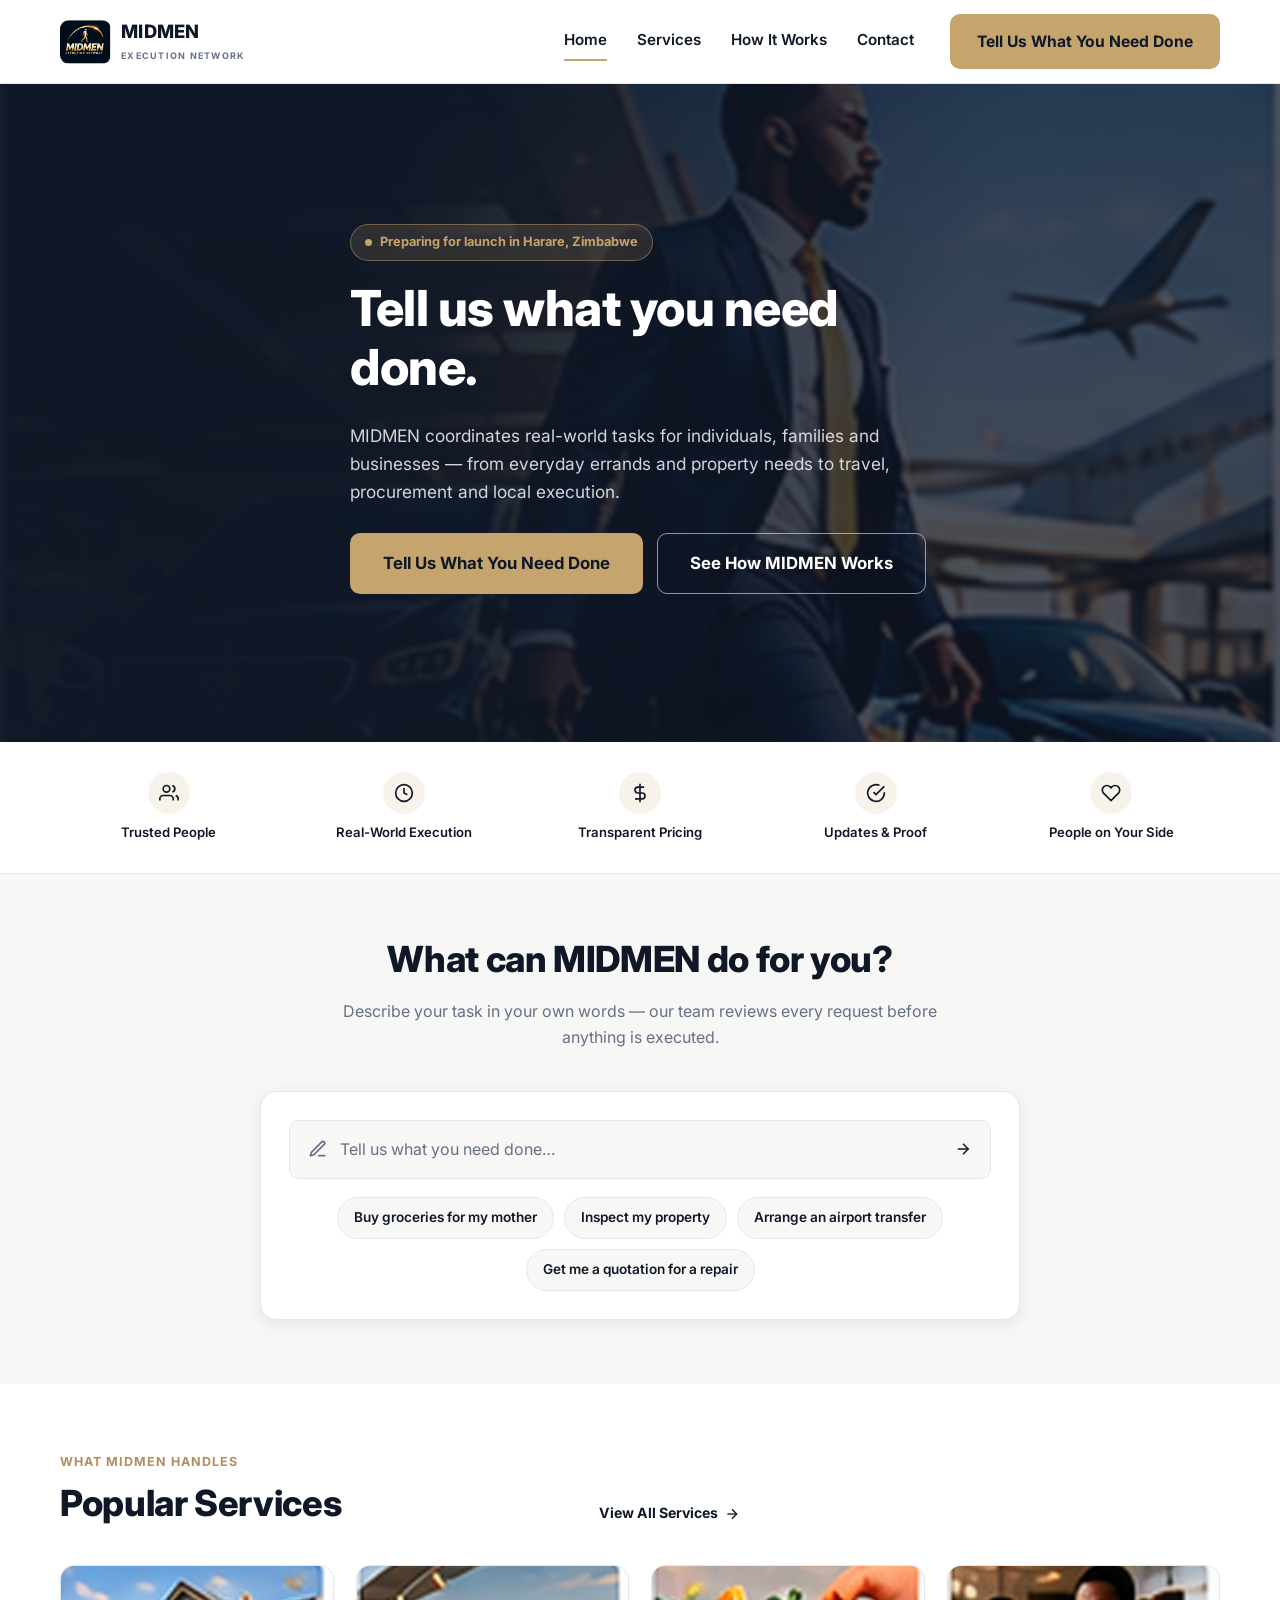
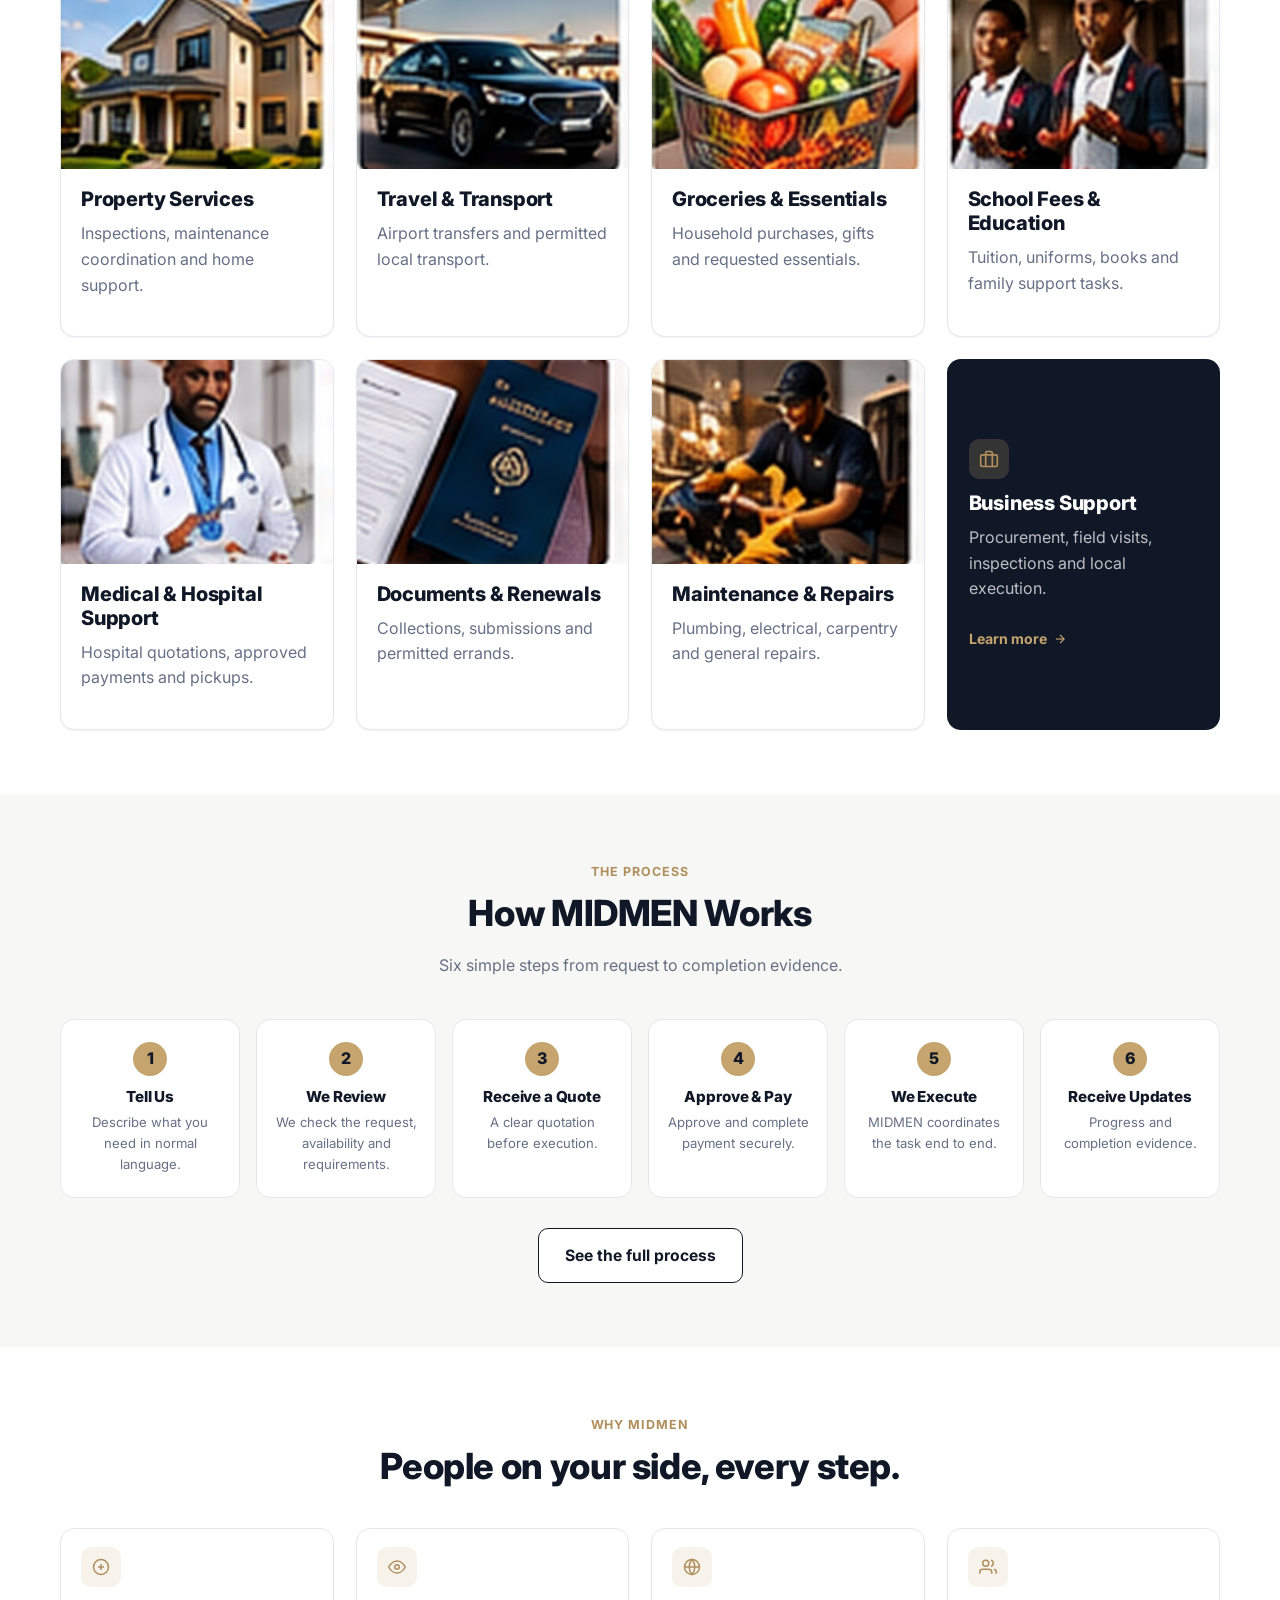
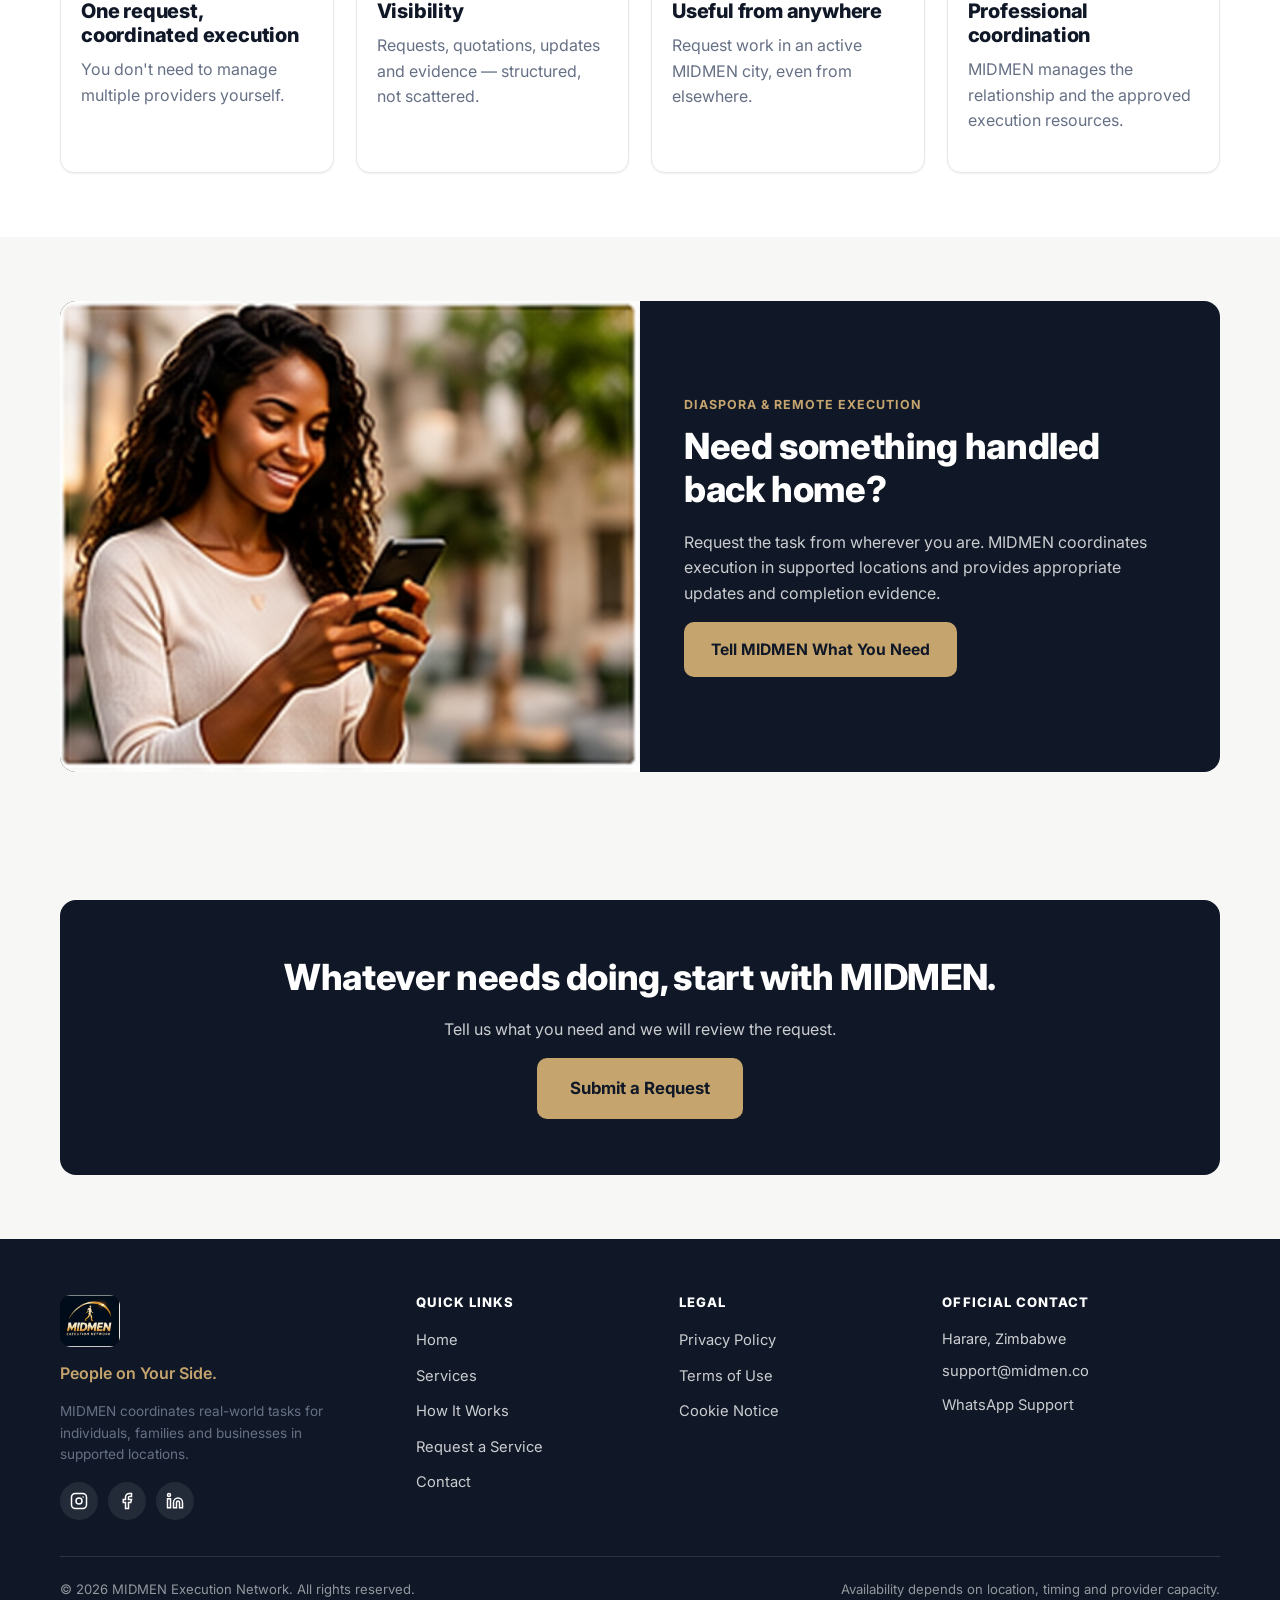
==== index.html @ 411c03aa "Initial MIDMEN pre-launch website Responsive static site matching the WordPress pre-launch brief: Ho" ====
<!DOCTYPE html>
<html lang="en">
<head>
<meta charset="UTF-8">
<meta name="viewport" content="width=device-width, initial-scale=1.0">
<title>MIDMEN Execution Network | Tell Us What You Need Done</title>
<meta name="description" content="MIDMEN coordinates real-world tasks for individuals, families and businesses — from everyday errands and property needs to travel, procurement and local execution.">
<meta property="og:title" content="MIDMEN Execution Network | Tell Us What You Need Done">
<meta property="og:description" content="MIDMEN coordinates real-world tasks for individuals, families and businesses. Tell us what you need done.">
<meta property="og:image" content="https://midmen.co/assets/images/hero-home.png">
<meta property="og:type" content="website">
<link rel="icon" href="assets/images/logo-mark.png">
<link rel="preconnect" href="https://fonts.googleapis.com">
<link rel="preconnect" href="https://fonts.gstatic.com" crossorigin>
<link href="https://fonts.googleapis.com/css2?family=Inter:wght@400;500;600;700;800&display=swap" rel="stylesheet">
<link rel="stylesheet" href="css/style.css">
</head>
<body>

<header class="site-header">
  <nav class="nav">
    <a href="index.html" class="brand">
      <img src="assets/images/logo-mark.png" alt="MIDMEN Execution Network" class="brand-logo-img">
      <span>
        <span class="brand-word">MIDMEN</span>
        <span class="brand-sub">EXECUTION NETWORK</span>
      </span>
    </a>
    <button class="nav-toggle" aria-label="Toggle menu" aria-expanded="false"><span></span></button>
    <div class="nav-links">
      <a href="index.html" class="active">Home</a>
      <a href="services.html">Services</a>
      <a href="how-it-works.html">How It Works</a>
      <a href="contact.html">Contact</a>
      <a href="request.html" class="btn btn-primary nav-cta">Tell Us What You Need Done</a>
    </div>
  </nav>
</header>

<main>

  <!-- SECTION 1 — HERO -->
  <section class="hero">
    <div class="hero-media">
      <img src="assets/images/hero-home.png" alt="MIDMEN field executive heading to a vehicle at the airport" loading="eager">
    </div>
    <div class="container hero-inner">
      <span class="badge"><span class="dot"></span>Preparing for launch in Harare, Zimbabwe</span>
      <h1>Tell us what you need done.</h1>
      <p class="lead">MIDMEN coordinates real-world tasks for individuals, families and businesses — from everyday errands and property needs to travel, procurement and local execution.</p>
      <div class="hero-ctas">
        <a href="request.html" class="btn btn-primary btn-lg">Tell Us What You Need Done</a>
        <a href="how-it-works.html" class="btn btn-ghost-light btn-lg">See How MIDMEN Works</a>
      </div>
    </div>
  </section>

  <!-- Trust strip -->
  <div class="trust-strip">
    <div class="container trust-grid">
      <div class="trust-item">
        <span class="trust-icon"><svg width="20" height="20" viewBox="0 0 24 24" fill="none" stroke="currentColor" stroke-width="2"><path d="M17 21v-2a4 4 0 0 0-4-4H5a4 4 0 0 0-4 4v2"/><circle cx="9" cy="7" r="4"/><path d="M23 21v-2a4 4 0 0 0-3-3.87"/><path d="M16 3.13a4 4 0 0 1 0 7.75"/></svg></span>
        <span>Trusted People</span>
      </div>
      <div class="trust-item">
        <span class="trust-icon"><svg width="20" height="20" viewBox="0 0 24 24" fill="none" stroke="currentColor" stroke-width="2"><circle cx="12" cy="12" r="10"/><path d="M12 6v6l4 2"/></svg></span>
        <span>Real-World Execution</span>
      </div>
      <div class="trust-item">
        <span class="trust-icon"><svg width="20" height="20" viewBox="0 0 24 24" fill="none" stroke="currentColor" stroke-width="2"><path d="M12 1v22"/><path d="M17 5H9.5a3.5 3.5 0 0 0 0 7h5a3.5 3.5 0 0 1 0 7H6"/></svg></span>
        <span>Transparent Pricing</span>
      </div>
      <div class="trust-item">
        <span class="trust-icon"><svg width="20" height="20" viewBox="0 0 24 24" fill="none" stroke="currentColor" stroke-width="2"><path d="M22 11.08V12a10 10 0 1 1-5.93-9.14"/><polyline points="22 4 12 14.01 9 11.01"/></svg></span>
        <span>Updates &amp; Proof</span>
      </div>
      <div class="trust-item">
        <span class="trust-icon"><svg width="20" height="20" viewBox="0 0 24 24" fill="none" stroke="currentColor" stroke-width="2"><path d="M20.84 4.61a5.5 5.5 0 0 0-7.78 0L12 5.67l-1.06-1.06a5.5 5.5 0 0 0-7.78 7.78l1.06 1.06L12 21.23l7.78-7.78 1.06-1.06a5.5 5.5 0 0 0 0-7.78z"/></svg></span>
        <span>People on Your Side</span>
      </div>
    </div>
  </div>

  <!-- SECTION 2 — NATURAL-LANGUAGE REQUEST PROMPT -->
  <section>
    <div class="container">
      <div class="section-head center" style="max-width:600px;">
        <h2>What can MIDMEN do for you?</h2>
        <p>Describe your task in your own words — our team reviews every request before anything is executed.</p>
      </div>
      <div class="prompt-card" data-prompt-open role="button" tabindex="0" aria-label="Go to Request a Service">
        <div class="prompt-field">
          <svg width="20" height="20" viewBox="0 0 24 24" fill="none" stroke="#667085" stroke-width="2"><path d="M12 20h9"/><path d="M16.5 3.5a2.1 2.1 0 0 1 3 3L7 19l-4 1 1-4Z"/></svg>
          <span>Tell us what you need done…</span>
          <svg width="18" height="18" viewBox="0 0 24 24" fill="none" stroke="#101827" stroke-width="2"><path d="M5 12h14"/><path d="m12 5 7 7-7 7"/></svg>
        </div>
        <div class="chip-row">
          <span class="chip" data-prompt-chip="Buy groceries for my mother">Buy groceries for my mother</span>
          <span class="chip" data-prompt-chip="Inspect my property">Inspect my property</span>
          <span class="chip" data-prompt-chip="Arrange an airport transfer">Arrange an airport transfer</span>
          <span class="chip" data-prompt-chip="Get me a quotation for a repair">Get me a quotation for a repair</span>
        </div>
      </div>
    </div>
  </section>

  <!-- SECTION 3 — POPULAR SERVICES -->
  <section class="bg-white-section">
    <div class="container">
      <div style="display:flex; align-items:flex-end; justify-content:space-between; flex-wrap:wrap; gap:16px;" class="section-head">
        <div style="margin:0;">
          <span class="eyebrow">What MIDMEN Handles</span>
          <h2 style="margin:0;">Popular Services</h2>
        </div>
        <a href="services.html" class="card-link">View All Services
          <svg width="16" height="16" viewBox="0 0 24 24" fill="none" stroke="currentColor" stroke-width="2"><path d="M5 12h14"/><path d="m12 5 7 7-7 7"/></svg>
        </a>
      </div>
      <div class="grid grid-4">
        <a href="services.html#property" class="card">
          <div class="card-media"><img src="assets/images/property-service.png" alt="MIDMEN property services" loading="lazy"></div>
          <div class="card-body"><h3>Property Services</h3><p>Inspections, maintenance coordination and home support.</p></div>
        </a>
        <a href="services.html#transport" class="card">
          <div class="card-media"><img src="assets/images/travel-transport.png" alt="MIDMEN travel and transport" loading="lazy"></div>
          <div class="card-body"><h3>Travel &amp; Transport</h3><p>Airport transfers and permitted local transport.</p></div>
        </a>
        <a href="services.html#family" class="card">
          <div class="card-media"><img src="assets/images/groceries-essentials.png" alt="Groceries and essentials" loading="lazy"></div>
          <div class="card-body"><h3>Groceries &amp; Essentials</h3><p>Household purchases, gifts and requested essentials.</p></div>
        </a>
        <a href="services.html#family" class="card">
          <div class="card-media"><img src="assets/images/education.png" alt="School fees and education support" loading="lazy"></div>
          <div class="card-body"><h3>School Fees &amp; Education</h3><p>Tuition, uniforms, books and family support tasks.</p></div>
        </a>
        <a href="services.html#family" class="card">
          <div class="card-media"><img src="assets/images/medical-support.png" alt="Medical and hospital support" loading="lazy"></div>
          <div class="card-body"><h3>Medical &amp; Hospital Support</h3><p>Hospital quotations, approved payments and pickups.</p></div>
        </a>
        <a href="services.html#documents" class="card">
          <div class="card-media"><img src="assets/images/documents.png" alt="Documents and renewals" loading="lazy"></div>
          <div class="card-body"><h3>Documents &amp; Renewals</h3><p>Collections, submissions and permitted errands.</p></div>
        </a>
        <a href="services.html#property" class="card">
          <div class="card-media"><img src="assets/images/maintenance-repairs.png" alt="Maintenance and repairs" loading="lazy"></div>
          <div class="card-body"><h3>Maintenance &amp; Repairs</h3><p>Plumbing, electrical, carpentry and general repairs.</p></div>
        </a>
        <a href="services.html#business" class="card-dark" style="display:flex;">
          <div class="card-icon-badge"><svg width="20" height="20" viewBox="0 0 24 24" fill="none" stroke="currentColor" stroke-width="2"><rect x="2" y="7" width="20" height="14" rx="2"/><path d="M16 21V5a2 2 0 0 0-2-2h-4a2 2 0 0 0-2 2v16"/></svg></div>
          <h3>Business Support</h3>
          <p>Procurement, field visits, inspections and local execution.</p>
          <span class="card-link" style="color:#C5A46D;">Learn more
            <svg width="14" height="14" viewBox="0 0 24 24" fill="none" stroke="currentColor" stroke-width="2"><path d="M5 12h14"/><path d="m12 5 7 7-7 7"/></svg>
          </span>
        </a>
      </div>
    </div>
  </section>

  <!-- SECTION 4 — HOW MIDMEN WORKS -->
  <section>
    <div class="container">
      <div class="section-head center" style="max-width:640px;">
        <span class="eyebrow">The Process</span>
        <h2>How MIDMEN Works</h2>
        <p>Six simple steps from request to completion evidence.</p>
      </div>
      <div class="steps-row">
        <div class="step"><div class="step-num">1</div><h4>Tell Us</h4><p>Describe what you need in normal language.</p></div>
        <div class="step"><div class="step-num">2</div><h4>We Review</h4><p>We check the request, availability and requirements.</p></div>
        <div class="step"><div class="step-num">3</div><h4>Receive a Quote</h4><p>A clear quotation before execution.</p></div>
        <div class="step"><div class="step-num">4</div><h4>Approve &amp; Pay</h4><p>Approve and complete payment securely.</p></div>
        <div class="step"><div class="step-num">5</div><h4>We Execute</h4><p>MIDMEN coordinates the task end to end.</p></div>
        <div class="step"><div class="step-num">6</div><h4>Receive Updates</h4><p>Progress and completion evidence.</p></div>
      </div>
      <div class="text-center" style="margin-top:30px;">
        <a href="how-it-works.html" class="btn btn-secondary">See the full process</a>
      </div>
    </div>
  </section>

  <!-- SECTION 5 — WHY MIDMEN -->
  <section class="bg-white-section">
    <div class="container">
      <div class="section-head center" style="max-width:640px;">
        <span class="eyebrow">Why MIDMEN</span>
        <h2>People on your side, every step.</h2>
      </div>
      <div class="grid grid-4">
        <div class="card"><div class="card-body">
          <div class="card-icon-badge"><svg width="18" height="18" viewBox="0 0 24 24" fill="none" stroke="currentColor" stroke-width="2"><circle cx="12" cy="12" r="10"/><path d="M8 12h8M12 8v8"/></svg></div>
          <h3>One request, coordinated execution</h3><p>You don't need to manage multiple providers yourself.</p>
        </div></div>
        <div class="card"><div class="card-body">
          <div class="card-icon-badge"><svg width="18" height="18" viewBox="0 0 24 24" fill="none" stroke="currentColor" stroke-width="2"><path d="M1 12s4-8 11-8 11 8 11 8-4 8-11 8-11-8-11-8Z"/><circle cx="12" cy="12" r="3"/></svg></div>
          <h3>Visibility</h3><p>Requests, quotations, updates and evidence — structured, not scattered.</p>
        </div></div>
        <div class="card"><div class="card-body">
          <div class="card-icon-badge"><svg width="18" height="18" viewBox="0 0 24 24" fill="none" stroke="currentColor" stroke-width="2"><circle cx="12" cy="12" r="10"/><path d="M2 12h20M12 2a15 15 0 0 1 0 20 15 15 0 0 1 0-20Z"/></svg></div>
          <h3>Useful from anywhere</h3><p>Request work in an active MIDMEN city, even from elsewhere.</p>
        </div></div>
        <div class="card"><div class="card-body">
          <div class="card-icon-badge"><svg width="18" height="18" viewBox="0 0 24 24" fill="none" stroke="currentColor" stroke-width="2"><path d="M17 21v-2a4 4 0 0 0-4-4H5a4 4 0 0 0-4 4v2"/><circle cx="9" cy="7" r="4"/><path d="M23 21v-2a4 4 0 0 0-3-3.87"/><path d="M16 3.13a4 4 0 0 1 0 7.75"/></svg></div>
          <h3>Professional coordination</h3><p>MIDMEN manages the relationship and the approved execution resources.</p>
        </div></div>
      </div>
    </div>
  </section>

  <!-- SECTION 6 — DIASPORA / REMOTE EXECUTION -->
  <section>
    <div class="container">
      <div class="banner">
        <div class="banner-media"><img src="assets/images/diaspora-banner.png" alt="Customer requesting support for family back home" loading="lazy"></div>
        <div class="banner-content">
          <span class="eyebrow" style="color:#C5A46D;">Diaspora &amp; Remote Execution</span>
          <h2>Need something handled back home?</h2>
          <p>Request the task from wherever you are. MIDMEN coordinates execution in supported locations and provides appropriate updates and completion evidence.</p>
          <div><a href="request.html" class="btn btn-primary">Tell MIDMEN What You Need</a></div>
        </div>
      </div>
    </div>
  </section>

  <!-- SECTION 7 — FINAL CTA -->
  <section>
    <div class="container">
      <div class="cta-band">
        <h2>Whatever needs doing, start with MIDMEN.</h2>
        <p>Tell us what you need and we will review the request.</p>
        <a href="request.html" class="btn btn-primary btn-lg">Submit a Request</a>
      </div>
    </div>
  </section>

</main>

<footer class="site-footer" id="site-footer-include"></footer>
<script src="js/main.js"></script>
<script src="js/footer.js"></script>
</body>
</html>
---- css/style.css ----
/* =========================================================
   MIDMEN EXECUTION NETWORK — Website Design System
   Tokens per MIDMEN_WordPress_PreLaunch_Website_Implementation_Brief
   ========================================================= */

:root {
  --navy: #101827;
  --navy-soft: #1b2638;
  --gold: #C5A46D;
  --gold-dark: #B08F5C;
  --bg: #F7F7F5;
  --white: #FFFFFF;
  --text: #101827;
  --text-secondary: #667085;
  --border: #E4E7EC;
  --success: #16875B;
  --warning: #B7791F;
  --error: #C63C3C;

  --radius-sm: 10px;
  --radius: 14px;
  --radius-lg: 16px;
  --shadow-sm: 0 1px 2px rgba(16, 24, 39, 0.06);
  --shadow: 0 4px 16px rgba(16, 24, 39, 0.08);
  --shadow-lg: 0 12px 32px rgba(16, 24, 39, 0.14);
  --content-width: 1200px;
}

* { box-sizing: border-box; }
html { scroll-behavior: smooth; }

body {
  margin: 0;
  font-family: 'Inter', -apple-system, BlinkMacSystemFont, 'Segoe UI', Roboto, sans-serif;
  background: var(--bg);
  color: var(--text);
  line-height: 1.6;
  -webkit-font-smoothing: antialiased;
}

img { max-width: 100%; display: block; }
a { color: inherit; text-decoration: none; }
ul { list-style: none; margin: 0; padding: 0; }
button { font-family: inherit; cursor: pointer; }

h1, h2, h3, h4 {
  margin: 0 0 0.5em;
  font-weight: 800;
  line-height: 1.2;
  letter-spacing: -0.01em;
  color: var(--navy);
}
h1 { font-size: clamp(2rem, 4.5vw, 3.1rem); }
h2 { font-size: clamp(1.6rem, 3vw, 2.25rem); }
h3 { font-size: 1.25rem; }
p { margin: 0 0 1em; color: var(--text-secondary); }

.container {
  max-width: var(--content-width);
  margin: 0 auto;
  padding: 0 20px;
}

section { padding: 64px 0; }
.section-tight { padding: 40px 0; }

.eyebrow {
  display: inline-block;
  font-size: 0.78rem;
  font-weight: 700;
  letter-spacing: 0.08em;
  text-transform: uppercase;
  color: var(--gold-dark);
  margin-bottom: 10px;
}

.section-head { max-width: 680px; margin: 0 0 40px; }
.section-head.center { margin-left: auto; margin-right: auto; text-align: center; }

/* ---------- Buttons ---------- */
.btn {
  display: inline-flex;
  align-items: center;
  justify-content: center;
  gap: 8px;
  padding: 14px 26px;
  border-radius: var(--radius-sm);
  font-weight: 700;
  font-size: 0.98rem;
  border: 1px solid transparent;
  transition: transform 0.15s ease, box-shadow 0.15s ease, background 0.15s ease;
  white-space: nowrap;
}
.btn:active { transform: translateY(1px); }
.btn-primary { background: var(--gold); color: var(--navy); }
.btn-primary:hover { background: var(--gold-dark); box-shadow: var(--shadow); }
.btn-secondary { background: var(--white); color: var(--navy); border-color: var(--navy); }
.btn-secondary:hover { background: var(--navy); color: var(--white); }
.btn-ghost-light { background: transparent; color: var(--white); border-color: rgba(255,255,255,0.55); }
.btn-ghost-light:hover { background: rgba(255,255,255,0.12); }
.btn-block { width: 100%; }
.btn-lg { padding: 16px 32px; font-size: 1.05rem; }

/* ---------- Header ---------- */
.site-header {
  position: sticky;
  top: 0;
  z-index: 100;
  background: var(--white);
  border-bottom: 1px solid var(--border);
}
.nav {
  display: flex;
  align-items: center;
  justify-content: space-between;
  padding: 14px 20px;
  max-width: var(--content-width);
  margin: 0 auto;
}
.brand { display: flex; align-items: center; gap: 10px; }
.brand-mark { width: 38px; height: 38px; flex-shrink: 0; }
.brand-logo-img { height: 44px; width: auto; border-radius: 9px; display: block; }
.footer-brand .brand-logo-img { height: 52px; border-radius: 11px; }
.brand-word {
  font-weight: 800;
  font-size: 1.15rem;
  letter-spacing: 0.01em;
  color: var(--navy);
  line-height: 1;
}
.brand-sub {
  display: block;
  font-size: 0.56rem;
  font-weight: 700;
  letter-spacing: 0.14em;
  color: var(--text-secondary);
  margin-top: 3px;
}
.nav-links {
  display: flex;
  align-items: center;
  gap: 30px;
}
.nav-links a:not(.btn) {
  font-weight: 600;
  font-size: 0.95rem;
  color: var(--navy);
  padding: 6px 0;
  border-bottom: 2px solid transparent;
}
.nav-links a:not(.btn):hover,
.nav-links a.active:not(.btn) { border-bottom-color: var(--gold); }
.nav-cta { margin-left: 6px; }
.nav-toggle {
  display: none;
  background: none;
  border: none;
  width: 42px;
  height: 42px;
  align-items: center;
  justify-content: center;
}
.nav-toggle span, .nav-toggle::before, .nav-toggle::after {
  content: "";
  display: block;
  width: 22px;
  height: 2px;
  background: var(--navy);
  position: relative;
  transition: 0.2s;
}
.nav-toggle::before { position: absolute; transform: translateY(-7px); }
.nav-toggle::after { position: absolute; transform: translateY(7px); }
.nav-toggle.is-open span { background: transparent; }
.nav-toggle.is-open::before { transform: rotate(45deg); }
.nav-toggle.is-open::after { transform: rotate(-45deg); }

/* ---------- Hero ---------- */
.hero {
  position: relative;
  background: var(--navy);
  color: var(--white);
  overflow: hidden;
}
.hero-media {
  position: absolute;
  inset: 0;
  z-index: 0;
}
.hero-media img { width: 100%; height: 100%; object-fit: cover; opacity: 0.55; }
.hero-media::after {
  content: "";
  position: absolute;
  inset: 0;
  background: linear-gradient(100deg, rgba(16,24,39,0.96) 28%, rgba(16,24,39,0.55) 72%);
}
.hero-inner {
  position: relative;
  z-index: 1;
  padding-top: 76px;
  padding-bottom: 84px;
  max-width: 620px;
}
.hero.hero-compact .hero-inner { padding-top: 56px; padding-bottom: 60px; max-width: 700px; }
.hero h1 { color: var(--white); }
.hero p.lead { color: rgba(255,255,255,0.82); font-size: 1.08rem; max-width: 540px; }
.badge {
  display: inline-flex;
  align-items: center;
  gap: 8px;
  background: rgba(197,164,109,0.16);
  border: 1px solid rgba(197,164,109,0.45);
  color: var(--gold);
  font-size: 0.8rem;
  font-weight: 700;
  padding: 7px 14px;
  border-radius: 999px;
  margin-bottom: 18px;
}
.badge .dot { width: 7px; height: 7px; border-radius: 50%; background: var(--gold); }
.hero-ctas { display: flex; gap: 14px; flex-wrap: wrap; margin-top: 28px; }

/* ---------- Trust strip ---------- */
.trust-strip {
  background: var(--white);
  border-bottom: 1px solid var(--border);
  padding: 30px 0;
}
.trust-grid {
  display: grid;
  grid-template-columns: repeat(5, 1fr);
  gap: 18px;
  text-align: center;
}
.trust-item { display: flex; flex-direction: column; align-items: center; gap: 8px; }
.trust-icon {
  width: 42px; height: 42px;
  border-radius: 50%;
  background: rgba(197,164,109,0.14);
  display: flex; align-items: center; justify-content: center;
  color: var(--gold-dark);
}
.trust-item span { font-size: 0.82rem; font-weight: 600; color: var(--navy); }

/* ---------- Prompt box ---------- */
.prompt-card {
  background: var(--white);
  border: 1px solid var(--border);
  border-radius: var(--radius-lg);
  box-shadow: var(--shadow);
  padding: 28px;
  max-width: 760px;
  margin: 0 auto;
}
.prompt-field {
  display: flex;
  align-items: center;
  gap: 12px;
  border: 1px solid var(--border);
  border-radius: var(--radius-sm);
  padding: 16px 18px;
  background: var(--bg);
}
.prompt-field span { color: var(--text-secondary); flex: 1; text-align: left; font-size: 1rem; }
.chip-row { display: flex; flex-wrap: wrap; gap: 10px; margin-top: 18px; justify-content: center; }
.chip {
  background: var(--bg);
  border: 1px solid var(--border);
  border-radius: 999px;
  padding: 9px 16px;
  font-size: 0.85rem;
  font-weight: 600;
  color: var(--navy);
}
.chip:hover { border-color: var(--gold); background: rgba(197,164,109,0.1); }

/* ---------- Grids & Cards ---------- */
.grid { display: grid; gap: 22px; }
.grid-2 { grid-template-columns: repeat(2, 1fr); }
.contact-grid { grid-template-columns: 1.3fr 1fr; gap: 32px; }
.grid-3 { grid-template-columns: repeat(3, 1fr); }
.grid-4 { grid-template-columns: repeat(4, 1fr); }

.card {
  background: var(--white);
  border: 1px solid var(--border);
  border-radius: var(--radius);
  overflow: hidden;
  box-shadow: var(--shadow-sm);
  transition: transform 0.15s ease, box-shadow 0.15s ease;
}
.card:hover { transform: translateY(-3px); box-shadow: var(--shadow); }
.card-media { aspect-ratio: 4/3; overflow: hidden; background: var(--border); }
.card-media img { width: 100%; height: 100%; object-fit: cover; }
.card-body { padding: 18px 20px 22px; }
.card-icon-badge {
  width: 40px; height: 40px;
  border-radius: 10px;
  background: rgba(197,164,109,0.14);
  color: var(--gold-dark);
  display: flex; align-items: center; justify-content: center;
  margin-bottom: 12px;
}
.card-link {
  display: inline-flex;
  align-items: center;
  gap: 6px;
  font-weight: 700;
  font-size: 0.88rem;
  color: var(--navy);
  margin-top: 10px;
}
.card-link:hover { color: var(--gold-dark); }

.card-dark {
  background: var(--navy);
  color: var(--white);
  border-radius: var(--radius);
  padding: 26px 22px;
  display: flex;
  flex-direction: column;
  justify-content: center;
  min-height: 100%;
}
.card-dark h3 { color: var(--white); }
.card-dark p { color: rgba(255,255,255,0.72); }
.card-dark .card-icon-badge { background: rgba(197,164,109,0.2); }

/* ---------- Steps ---------- */
.steps-row {
  display: grid;
  grid-template-columns: repeat(6, 1fr);
  gap: 16px;
}
.step {
  text-align: center;
  background: var(--white);
  border: 1px solid var(--border);
  border-radius: var(--radius);
  padding: 22px 14px;
  position: relative;
}
.step-num {
  width: 34px; height: 34px;
  border-radius: 50%;
  background: var(--gold);
  color: var(--navy);
  font-weight: 800;
  display: flex; align-items: center; justify-content: center;
  margin: 0 auto 12px;
}
.step h4 { font-size: 0.95rem; margin-bottom: 6px; }
.step p { font-size: 0.82rem; margin: 0; }

.process-list { display: flex; flex-direction: column; gap: 0; }
.process-item {
  display: flex;
  gap: 20px;
  padding: 26px 0;
  border-bottom: 1px solid var(--border);
}
.process-item:last-child { border-bottom: none; }
.process-num {
  flex-shrink: 0;
  width: 46px; height: 46px;
  border-radius: 50%;
  background: rgba(197,164,109,0.14);
  color: var(--gold-dark);
  font-weight: 800;
  display: flex; align-items: center; justify-content: center;
}
.process-item h4 { margin-bottom: 4px; }
.process-item p { margin: 0; }

/* ---------- Banner (image + text split) ---------- */
.banner {
  position: relative;
  border-radius: var(--radius-lg);
  overflow: hidden;
  background: var(--navy);
  color: var(--white);
  display: grid;
  grid-template-columns: 1fr 1fr;
  align-items: stretch;
}
.banner-media { position: relative; min-height: 320px; }
.banner-media img { width: 100%; height: 100%; object-fit: cover; }
.banner-content { padding: 44px 44px; display: flex; flex-direction: column; justify-content: center; }
.banner-content h2 { color: var(--white); }
.banner-content p { color: rgba(255,255,255,0.78); }
.banner-reverse { grid-template-columns: 1fr 1fr; }
.banner-reverse .banner-media { order: 2; }
.banner-reverse .banner-content { order: 1; }

.cta-band {
  background: var(--navy);
  color: var(--white);
  border-radius: var(--radius-lg);
  padding: 56px 40px;
  text-align: center;
  position: relative;
  overflow: hidden;
}
.cta-band h2 { color: var(--white); }
.cta-band p { color: rgba(255,255,255,0.78); max-width: 520px; margin-left: auto; margin-right: auto; }

/* ---------- Footer ---------- */
.site-footer { background: var(--navy); color: rgba(255,255,255,0.8); padding: 56px 0 24px; }
.footer-grid {
  display: grid;
  grid-template-columns: 1.4fr 1fr 1fr 1.2fr;
  gap: 32px;
  padding-bottom: 36px;
  border-bottom: 1px solid rgba(255,255,255,0.12);
}
.footer-brand { display: flex; align-items: center; gap: 10px; margin-bottom: 14px; }
.footer-brand .brand-word { color: var(--white); }
.footer-brand .brand-sub { color: rgba(255,255,255,0.55); }
.footer-tagline { font-weight: 600; color: var(--gold); margin-bottom: 14px; }
.footer-col h4 {
  color: var(--white);
  font-size: 0.82rem;
  text-transform: uppercase;
  letter-spacing: 0.08em;
  margin-bottom: 16px;
}
.footer-col ul { display: flex; flex-direction: column; gap: 10px; }
.footer-col a { font-size: 0.92rem; color: rgba(255,255,255,0.78); }
.footer-col a:hover { color: var(--gold); }
.footer-contact li { display: flex; gap: 8px; align-items: flex-start; font-size: 0.9rem; }
.social-row { display: flex; gap: 10px; margin-top: 16px; }
.social-icon {
  width: 38px; height: 38px;
  border-radius: 50%;
  background: rgba(255,255,255,0.08);
  display: flex; align-items: center; justify-content: center;
  color: var(--white);
}
.social-icon:hover { background: var(--gold); color: var(--navy); }
.footer-bottom {
  display: flex;
  justify-content: space-between;
  align-items: center;
  flex-wrap: wrap;
  gap: 12px;
  padding-top: 22px;
  font-size: 0.82rem;
  color: rgba(255,255,255,0.55);
}
.footer-bottom a { color: rgba(255,255,255,0.55); }
.footer-bottom a:hover { color: var(--gold); }

/* ---------- Forms ---------- */
.form-card {
  background: var(--white);
  border: 1px solid var(--border);
  border-radius: var(--radius-lg);
  padding: 32px;
  box-shadow: var(--shadow-sm);
}
.form-step-title {
  font-size: 0.85rem;
  font-weight: 800;
  text-transform: uppercase;
  letter-spacing: 0.04em;
  color: var(--gold-dark);
  margin: 28px 0 16px;
}
.form-step-title:first-child { margin-top: 0; }
.field { margin-bottom: 18px; }
.field label {
  display: block;
  font-weight: 700;
  font-size: 0.9rem;
  color: var(--navy);
  margin-bottom: 7px;
}
.field .hint { font-size: 0.8rem; color: var(--text-secondary); margin-top: 6px; }
.required { color: var(--error); }
.field input[type="text"],
.field input[type="email"],
.field input[type="tel"],
.field input[type="date"],
.field input[type="time"],
.field input[type="datetime-local"],
.field input[type="file"],
.field select,
.field textarea {
  width: 100%;
  padding: 13px 14px;
  border: 1px solid var(--border);
  border-radius: var(--radius-sm);
  font-size: 0.96rem;
  font-family: inherit;
  background: var(--white);
  color: var(--text);
}
.field textarea { resize: vertical; min-height: 110px; }
.field input:focus, .field select:focus, .field textarea:focus {
  outline: none;
  border-color: var(--gold);
  box-shadow: 0 0 0 3px rgba(197,164,109,0.18);
}
.field.has-error input, .field.has-error select, .field.has-error textarea { border-color: var(--error); }
.field-error { color: var(--error); font-size: 0.8rem; margin-top: 6px; display: none; }
.field.has-error .field-error { display: block; }
.field-row { display: grid; grid-template-columns: 1fr 1fr; gap: 16px; }
.phone-field { display: flex; gap: 10px; }
.phone-field select { flex: 0 0 110px; }
.upload-zone {
  border: 1.5px dashed var(--border);
  border-radius: var(--radius-sm);
  padding: 26px;
  text-align: center;
  background: var(--bg);
  cursor: pointer;
}
.upload-zone:hover { border-color: var(--gold); }
.upload-zone p { margin: 8px 0 0; font-size: 0.86rem; }
.upload-list { margin-top: 10px; font-size: 0.85rem; color: var(--text-secondary); }
.checkbox-field { display: flex; gap: 10px; align-items: flex-start; }
.checkbox-field input { margin-top: 3px; width: 17px; height: 17px; flex-shrink: 0; }
.checkbox-field label { font-weight: 500; font-size: 0.88rem; color: var(--text-secondary); margin: 0; }
.checkbox-field a { color: var(--navy); font-weight: 700; text-decoration: underline; }
.form-note {
  background: rgba(197,164,109,0.1);
  border: 1px solid rgba(197,164,109,0.35);
  border-radius: var(--radius-sm);
  padding: 14px 16px;
  font-size: 0.85rem;
  color: var(--navy);
  margin-bottom: 22px;
}
.form-success {
  display: none;
  text-align: center;
  padding: 50px 24px;
}
.form-success.is-visible { display: block; }
.form-card.is-submitted .form-fields { display: none; }
.success-icon {
  width: 64px; height: 64px;
  border-radius: 50%;
  background: rgba(22,135,91,0.12);
  color: var(--success);
  display: flex; align-items: center; justify-content: center;
  margin: 0 auto 18px;
}
.ref-chip {
  display: inline-block;
  background: var(--bg);
  border: 1px solid var(--border);
  border-radius: var(--radius-sm);
  padding: 8px 16px;
  font-weight: 700;
  color: var(--navy);
  margin-top: 10px;
  letter-spacing: 0.04em;
}
.hp-field { position: absolute; left: -9999px; opacity: 0; }
.form-status {
  display: none;
  background: rgba(198,60,60,0.08);
  border: 1px solid rgba(198,60,60,0.35);
  color: var(--error);
  border-radius: var(--radius-sm);
  padding: 12px 14px;
  font-size: 0.86rem;
  margin-bottom: 18px;
}
.form-status.is-visible { display: block; }

/* ---------- Availability note ---------- */
.notice-box {
  background: var(--white);
  border: 1px solid var(--border);
  border-left: 3px solid var(--gold);
  border-radius: var(--radius-sm);
  padding: 16px 18px;
  font-size: 0.86rem;
  color: var(--text-secondary);
}

/* ---------- Contact routes table ---------- */
.route-list { display: flex; flex-direction: column; gap: 14px; }
.route-item {
  display: flex;
  justify-content: space-between;
  align-items: center;
  gap: 16px;
  background: var(--white);
  border: 1px solid var(--border);
  border-radius: var(--radius-sm);
  padding: 16px 18px;
}
.route-item h4 { margin: 0 0 3px; font-size: 0.96rem; }
.route-item p { margin: 0; font-size: 0.84rem; }

.contact-side-card {
  background: var(--white);
  border: 1px solid var(--border);
  border-radius: var(--radius-lg);
  padding: 24px;
}
.contact-side-card + .contact-side-card { margin-top: 18px; }
.contact-row { display: flex; gap: 14px; align-items: flex-start; padding: 14px 0; border-bottom: 1px solid var(--border); }
.contact-row:last-child { border-bottom: none; }
.contact-row .icon-badge {
  width: 40px; height: 40px;
  border-radius: 10px;
  background: rgba(197,164,109,0.14);
  color: var(--gold-dark);
  display: flex; align-items: center; justify-content: center;
  flex-shrink: 0;
}
.contact-row h4 { margin: 0 0 3px; font-size: 0.92rem; }
.contact-row p { margin: 0; font-size: 0.85rem; }
.contact-row a.value { color: var(--navy); font-weight: 700; }

/* ---------- Utility ---------- */
.text-center { text-align: center; }
.mt-0 { margin-top: 0; }
.kicker-dark { color: rgba(255,255,255,0.65); }
.divider { height: 1px; background: var(--border); margin: 48px 0; }
.bg-white-section { background: var(--white); }
.legal-content h2 { margin-top: 2em; }
.legal-content ul { list-style: disc; padding-left: 22px; }
.legal-content li { margin-bottom: 8px; color: var(--text-secondary); }

/* ---------- Responsive ---------- */
@media (max-width: 980px) {
  .grid-4 { grid-template-columns: repeat(2, 1fr); }
  .grid-3 { grid-template-columns: repeat(2, 1fr); }
  .steps-row { grid-template-columns: repeat(3, 1fr); }
  .trust-grid { grid-template-columns: repeat(3, 1fr); row-gap: 20px; }
  .footer-grid { grid-template-columns: 1fr 1fr; }
  .banner, .banner-reverse { grid-template-columns: 1fr; }
  .banner-media { min-height: 220px; order: 1 !important; }
  .banner-content { order: 2 !important; padding: 32px 28px; }
}

@media (max-width: 760px) {
  .nav-links {
    position: fixed;
    top: 66px; left: 0; right: 0; bottom: 0;
    background: var(--white);
    flex-direction: column;
    align-items: stretch;
    padding: 20px;
    gap: 4px;
    transform: translateX(100%);
    transition: transform 0.25s ease;
    overflow-y: auto;
  }
  .nav-links.is-open { transform: translateX(0); }
  .nav-links a:not(.btn) { padding: 14px 4px; border-bottom: 1px solid var(--border); }
  .nav-cta { margin-left: 0; margin-top: 10px; }
  .nav-cta.btn { width: 100%; }
  .nav-toggle { display: flex; }

  .hero-inner { padding-top: 48px; padding-bottom: 56px; max-width: 100%; }
  .hero-ctas .btn { width: 100%; }
  .hero-ctas { flex-direction: column; }

  .grid-2, .grid-3, .grid-4, .contact-grid { grid-template-columns: 1fr; }
  .steps-row { grid-template-columns: repeat(2, 1fr); }
  .trust-grid { grid-template-columns: repeat(2, 1fr); }
  .field-row { grid-template-columns: 1fr; }
  .footer-grid { grid-template-columns: 1fr; }
  .footer-bottom { flex-direction: column; align-items: flex-start; }
  .process-item { gap: 14px; }
  section { padding: 44px 0; }
  .form-card { padding: 22px; }
  .cta-band { padding: 40px 22px; }
  .route-item { flex-direction: column; align-items: flex-start; }
}
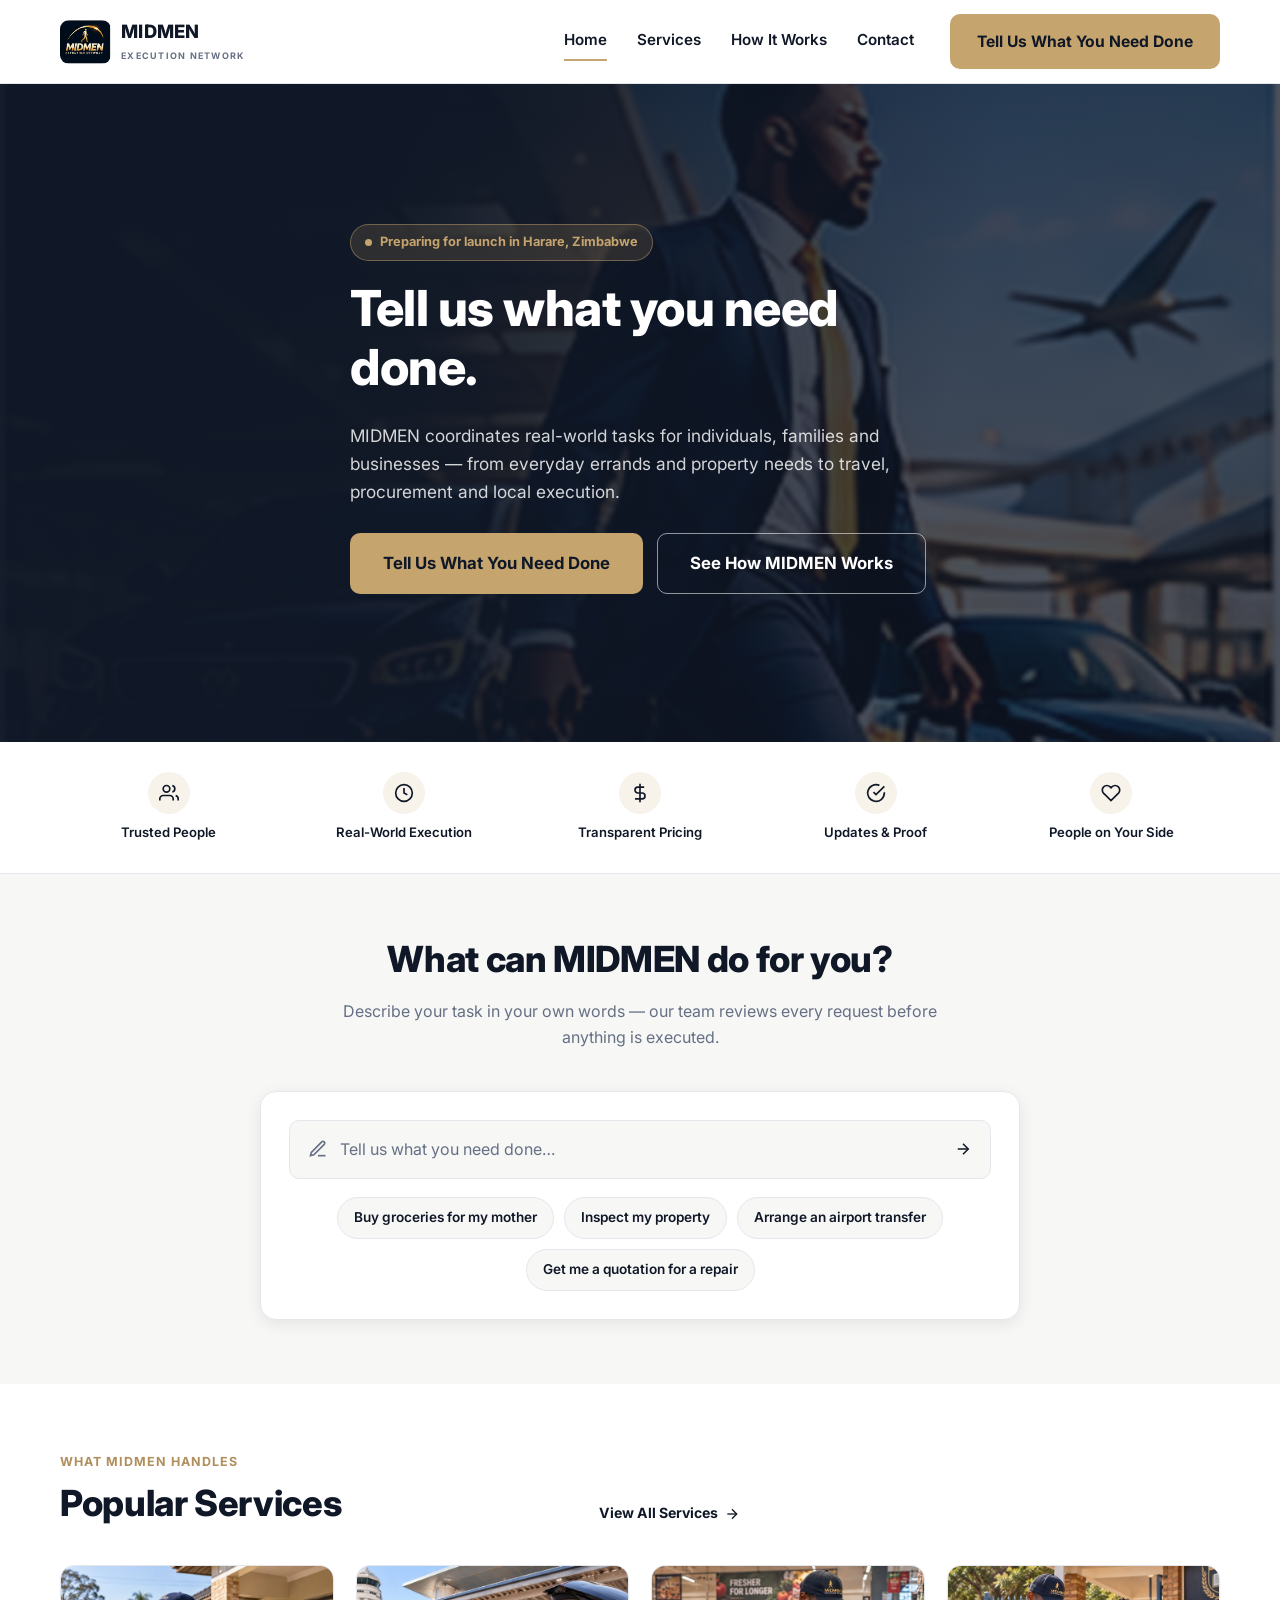
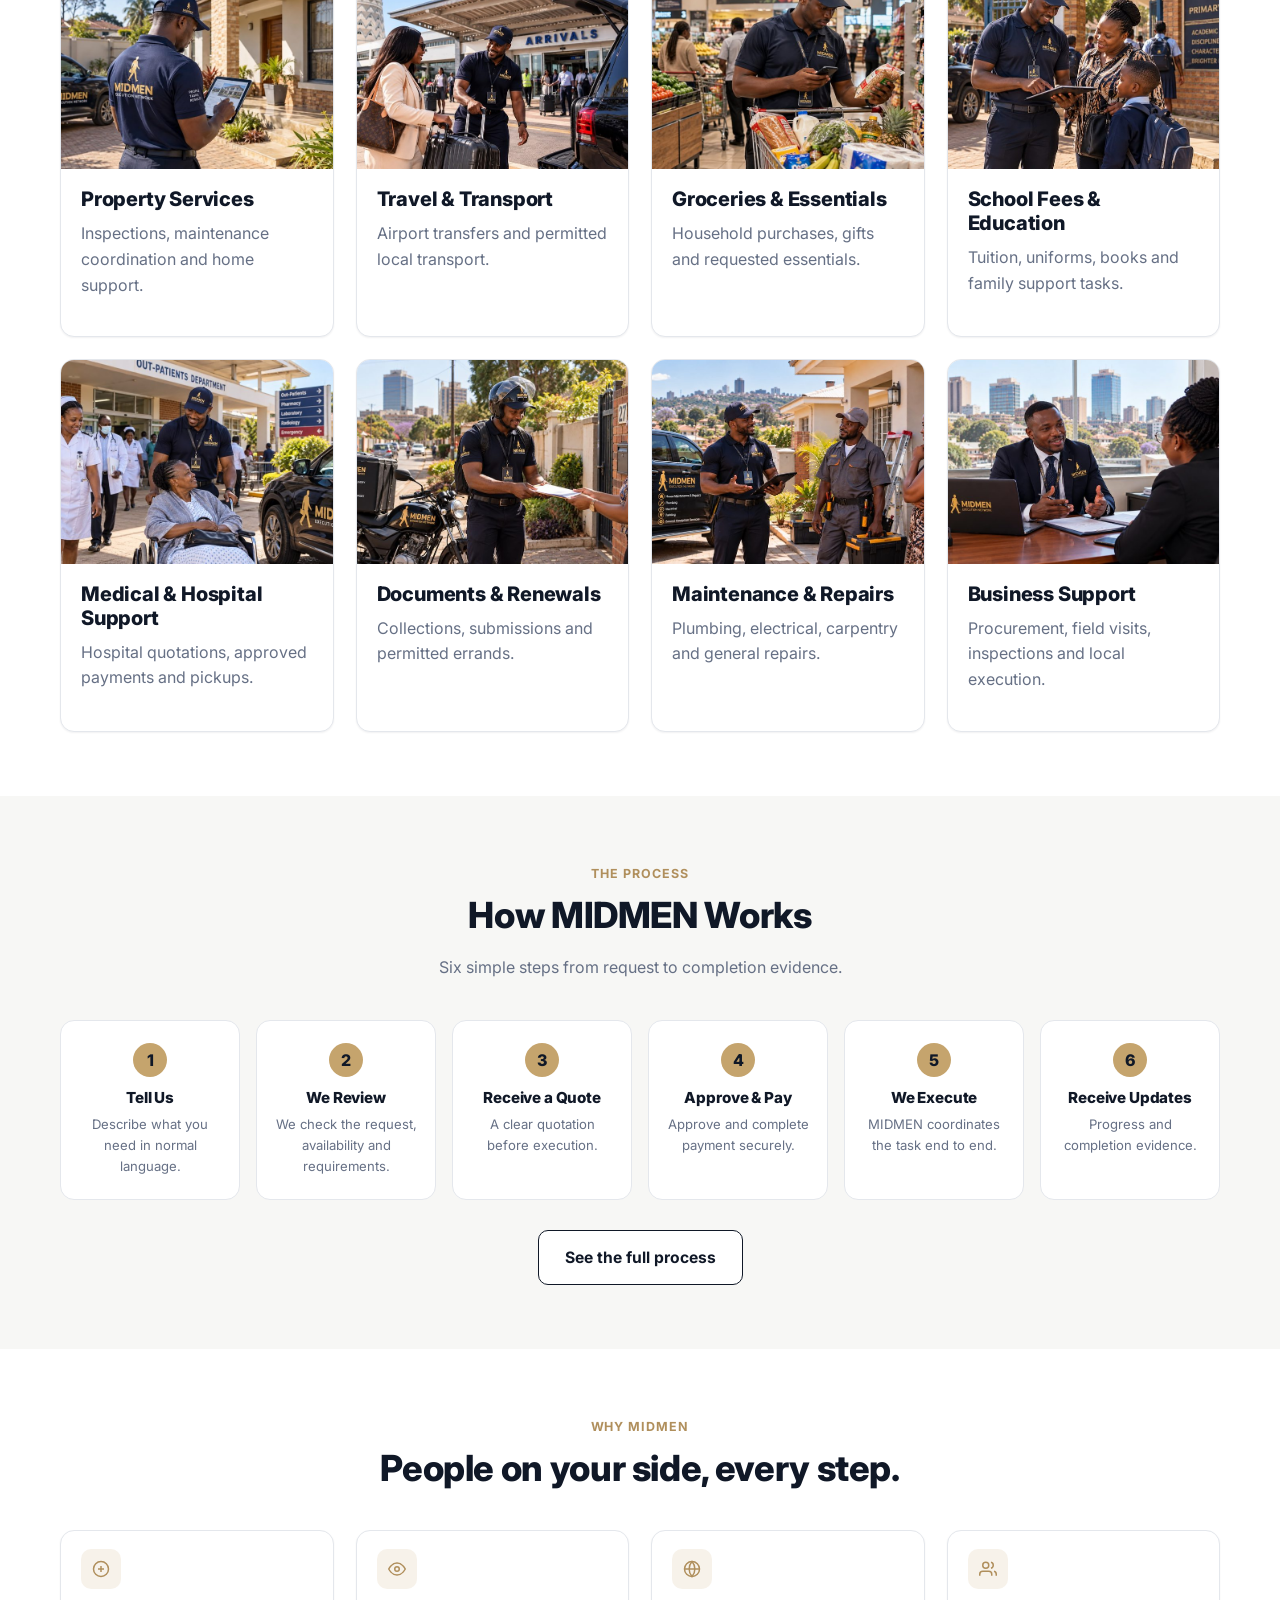
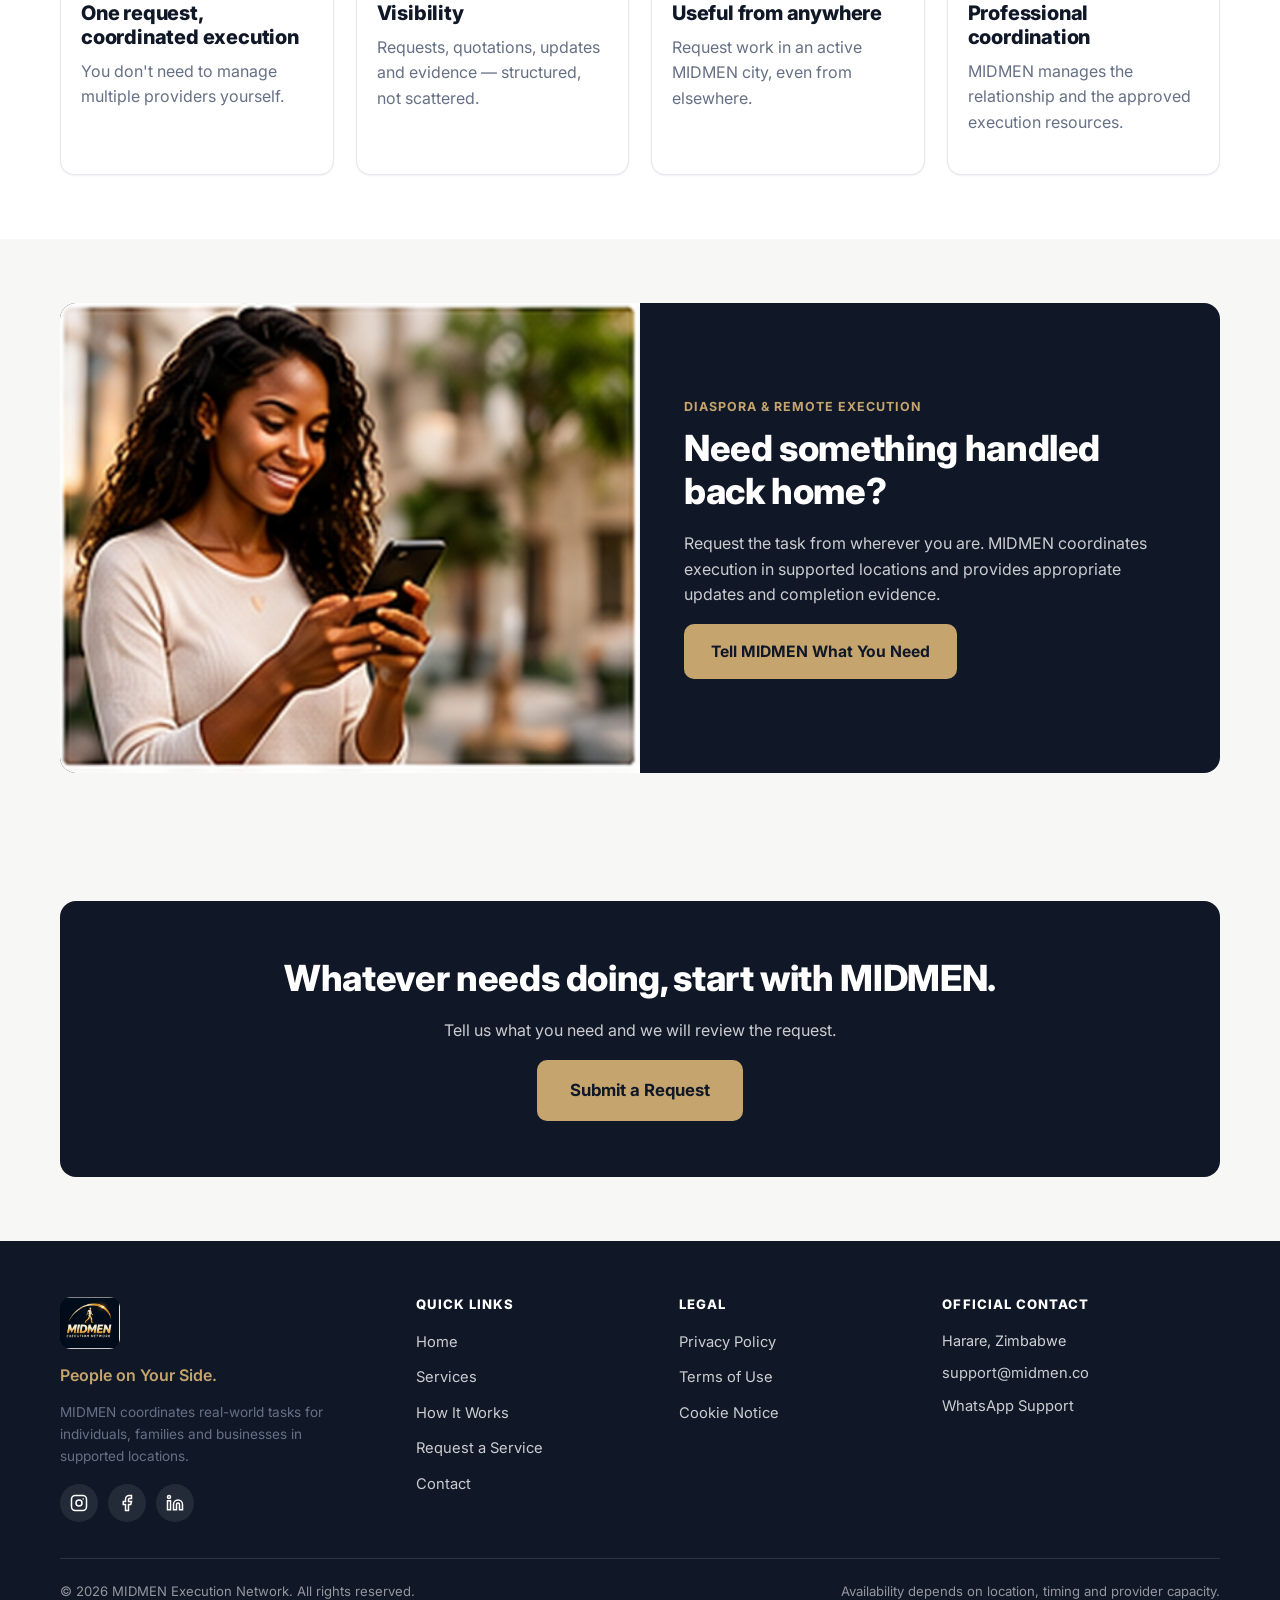
==== commit 49748648: "Replace placeholder service photos with real MIDMEN branded photography Swaps generic stock-style im" ====
--- a/index.html
+++ b/index.html
@@ -118,40 +118,36 @@
       </div>
       <div class="grid grid-4">
         <a href="services.html#property" class="card">
-          <div class="card-media"><img src="assets/images/property-service.png" alt="MIDMEN property services" loading="lazy"></div>
+          <div class="card-media"><img src="assets/images/property-service.jpg" alt="MIDMEN property services" loading="lazy"></div>
           <div class="card-body"><h3>Property Services</h3><p>Inspections, maintenance coordination and home support.</p></div>
         </a>
         <a href="services.html#transport" class="card">
-          <div class="card-media"><img src="assets/images/travel-transport.png" alt="MIDMEN travel and transport" loading="lazy"></div>
+          <div class="card-media"><img src="assets/images/travel-transport.jpg" alt="MIDMEN travel and transport" loading="lazy"></div>
           <div class="card-body"><h3>Travel &amp; Transport</h3><p>Airport transfers and permitted local transport.</p></div>
         </a>
         <a href="services.html#family" class="card">
-          <div class="card-media"><img src="assets/images/groceries-essentials.png" alt="Groceries and essentials" loading="lazy"></div>
+          <div class="card-media"><img src="assets/images/groceries-essentials.jpg" alt="Groceries and essentials" loading="lazy"></div>
           <div class="card-body"><h3>Groceries &amp; Essentials</h3><p>Household purchases, gifts and requested essentials.</p></div>
         </a>
         <a href="services.html#family" class="card">
-          <div class="card-media"><img src="assets/images/education.png" alt="School fees and education support" loading="lazy"></div>
+          <div class="card-media"><img src="assets/images/education.jpg" alt="School fees and education support" loading="lazy"></div>
           <div class="card-body"><h3>School Fees &amp; Education</h3><p>Tuition, uniforms, books and family support tasks.</p></div>
         </a>
         <a href="services.html#family" class="card">
-          <div class="card-media"><img src="assets/images/medical-support.png" alt="Medical and hospital support" loading="lazy"></div>
+          <div class="card-media"><img src="assets/images/medical-support.jpg" alt="Medical and hospital support" loading="lazy"></div>
           <div class="card-body"><h3>Medical &amp; Hospital Support</h3><p>Hospital quotations, approved payments and pickups.</p></div>
         </a>
         <a href="services.html#documents" class="card">
-          <div class="card-media"><img src="assets/images/documents.png" alt="Documents and renewals" loading="lazy"></div>
+          <div class="card-media"><img src="assets/images/documents.jpg" alt="Documents and renewals" loading="lazy"></div>
           <div class="card-body"><h3>Documents &amp; Renewals</h3><p>Collections, submissions and permitted errands.</p></div>
         </a>
         <a href="services.html#property" class="card">
-          <div class="card-media"><img src="assets/images/maintenance-repairs.png" alt="Maintenance and repairs" loading="lazy"></div>
+          <div class="card-media"><img src="assets/images/maintenance-repairs.jpg" alt="Maintenance and repairs" loading="lazy"></div>
           <div class="card-body"><h3>Maintenance &amp; Repairs</h3><p>Plumbing, electrical, carpentry and general repairs.</p></div>
         </a>
-        <a href="services.html#business" class="card-dark" style="display:flex;">
-          <div class="card-icon-badge"><svg width="20" height="20" viewBox="0 0 24 24" fill="none" stroke="currentColor" stroke-width="2"><rect x="2" y="7" width="20" height="14" rx="2"/><path d="M16 21V5a2 2 0 0 0-2-2h-4a2 2 0 0 0-2 2v16"/></svg></div>
-          <h3>Business Support</h3>
-          <p>Procurement, field visits, inspections and local execution.</p>
-          <span class="card-link" style="color:#C5A46D;">Learn more
-            <svg width="14" height="14" viewBox="0 0 24 24" fill="none" stroke="currentColor" stroke-width="2"><path d="M5 12h14"/><path d="m12 5 7 7-7 7"/></svg>
-          </span>
+        <a href="services.html#business" class="card">
+          <div class="card-media"><img src="assets/images/business-support.jpg" alt="MIDMEN business support" loading="lazy"></div>
+          <div class="card-body"><h3>Business Support</h3><p>Procurement, field visits, inspections and local execution.</p></div>
         </a>
       </div>
     </div>
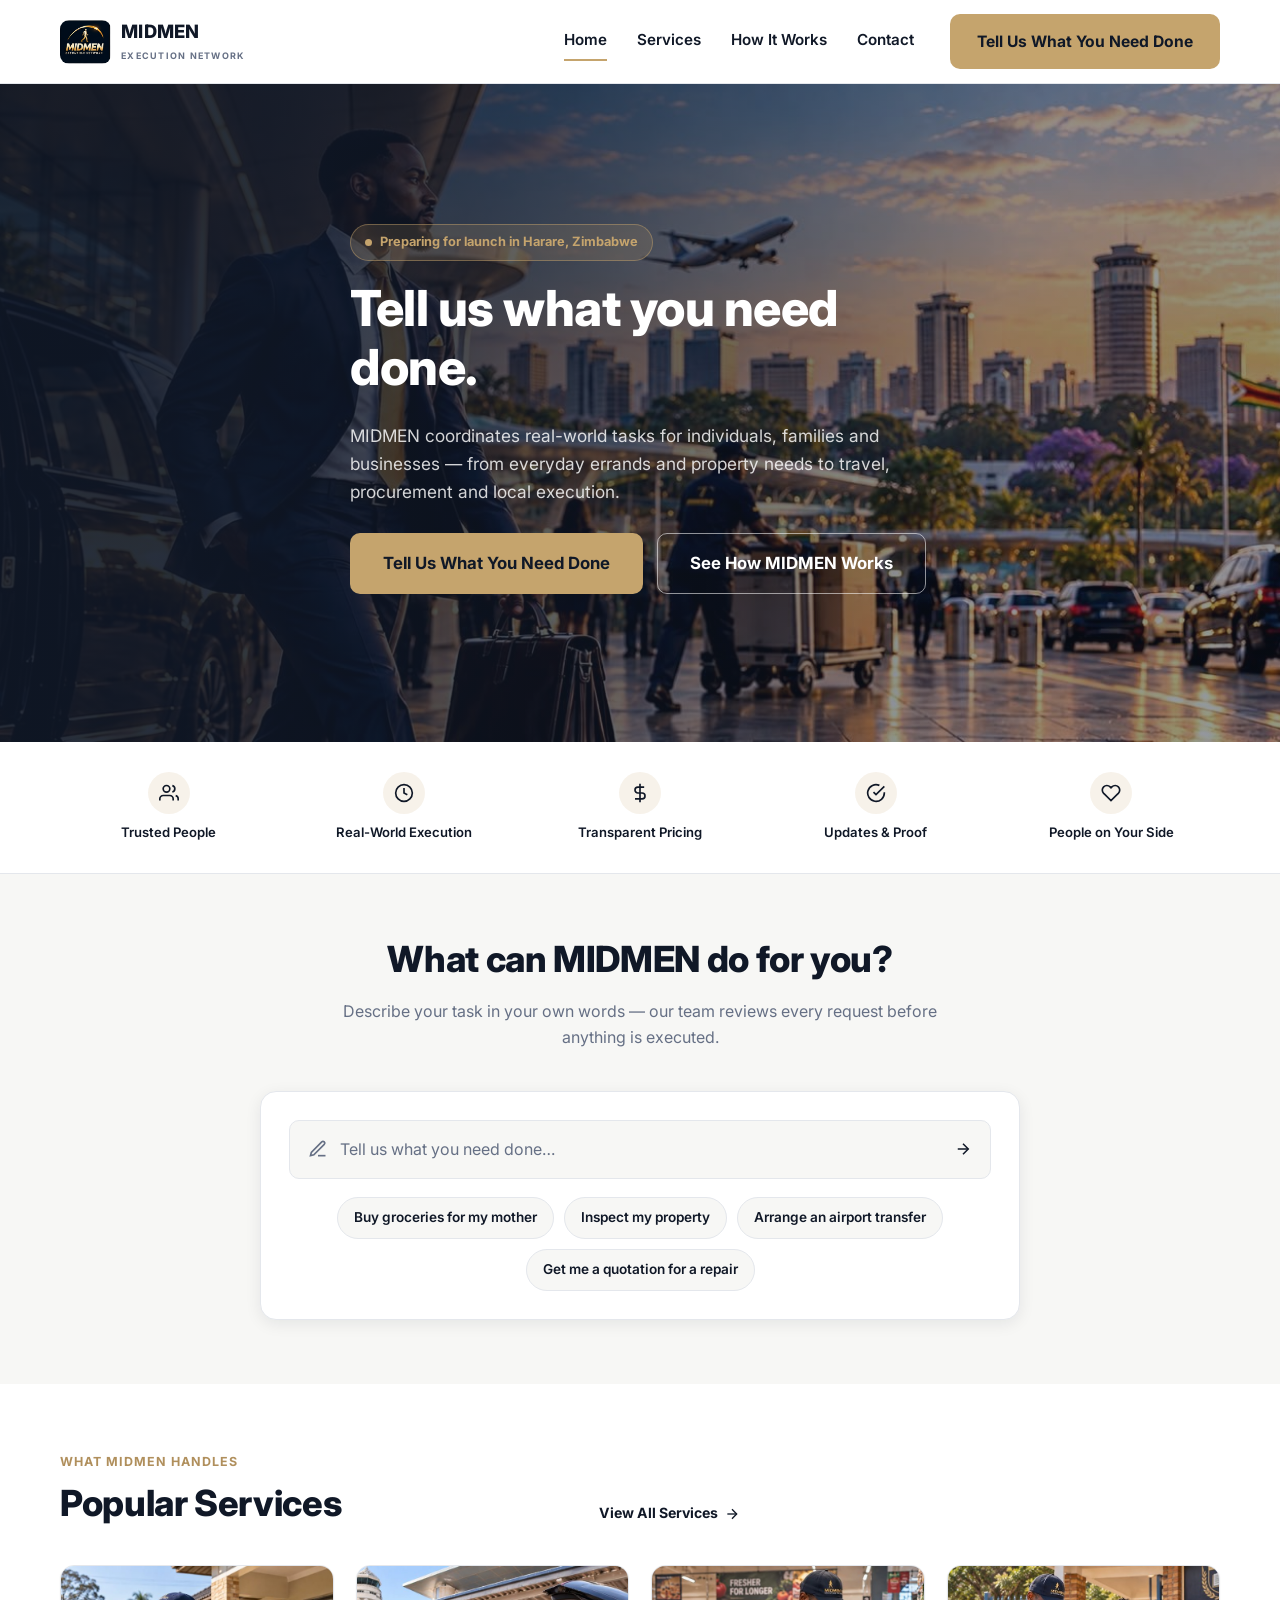
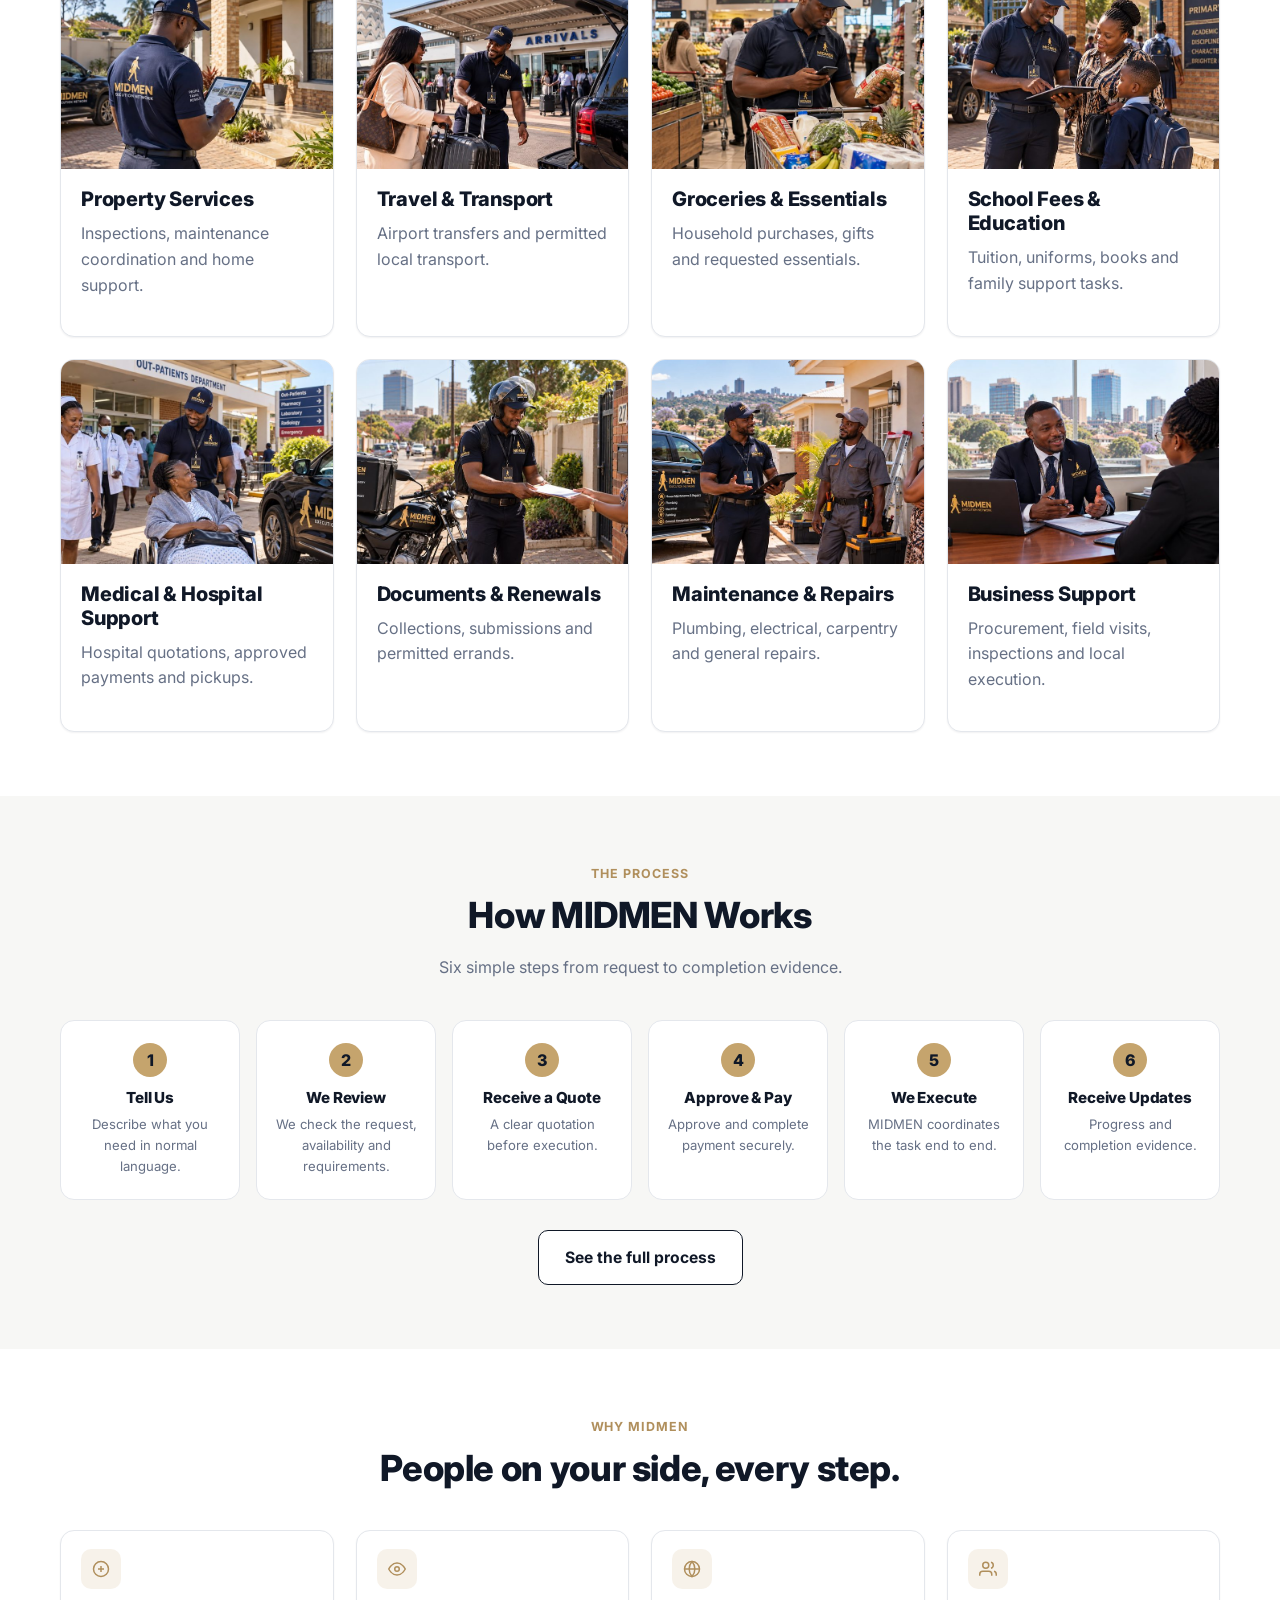
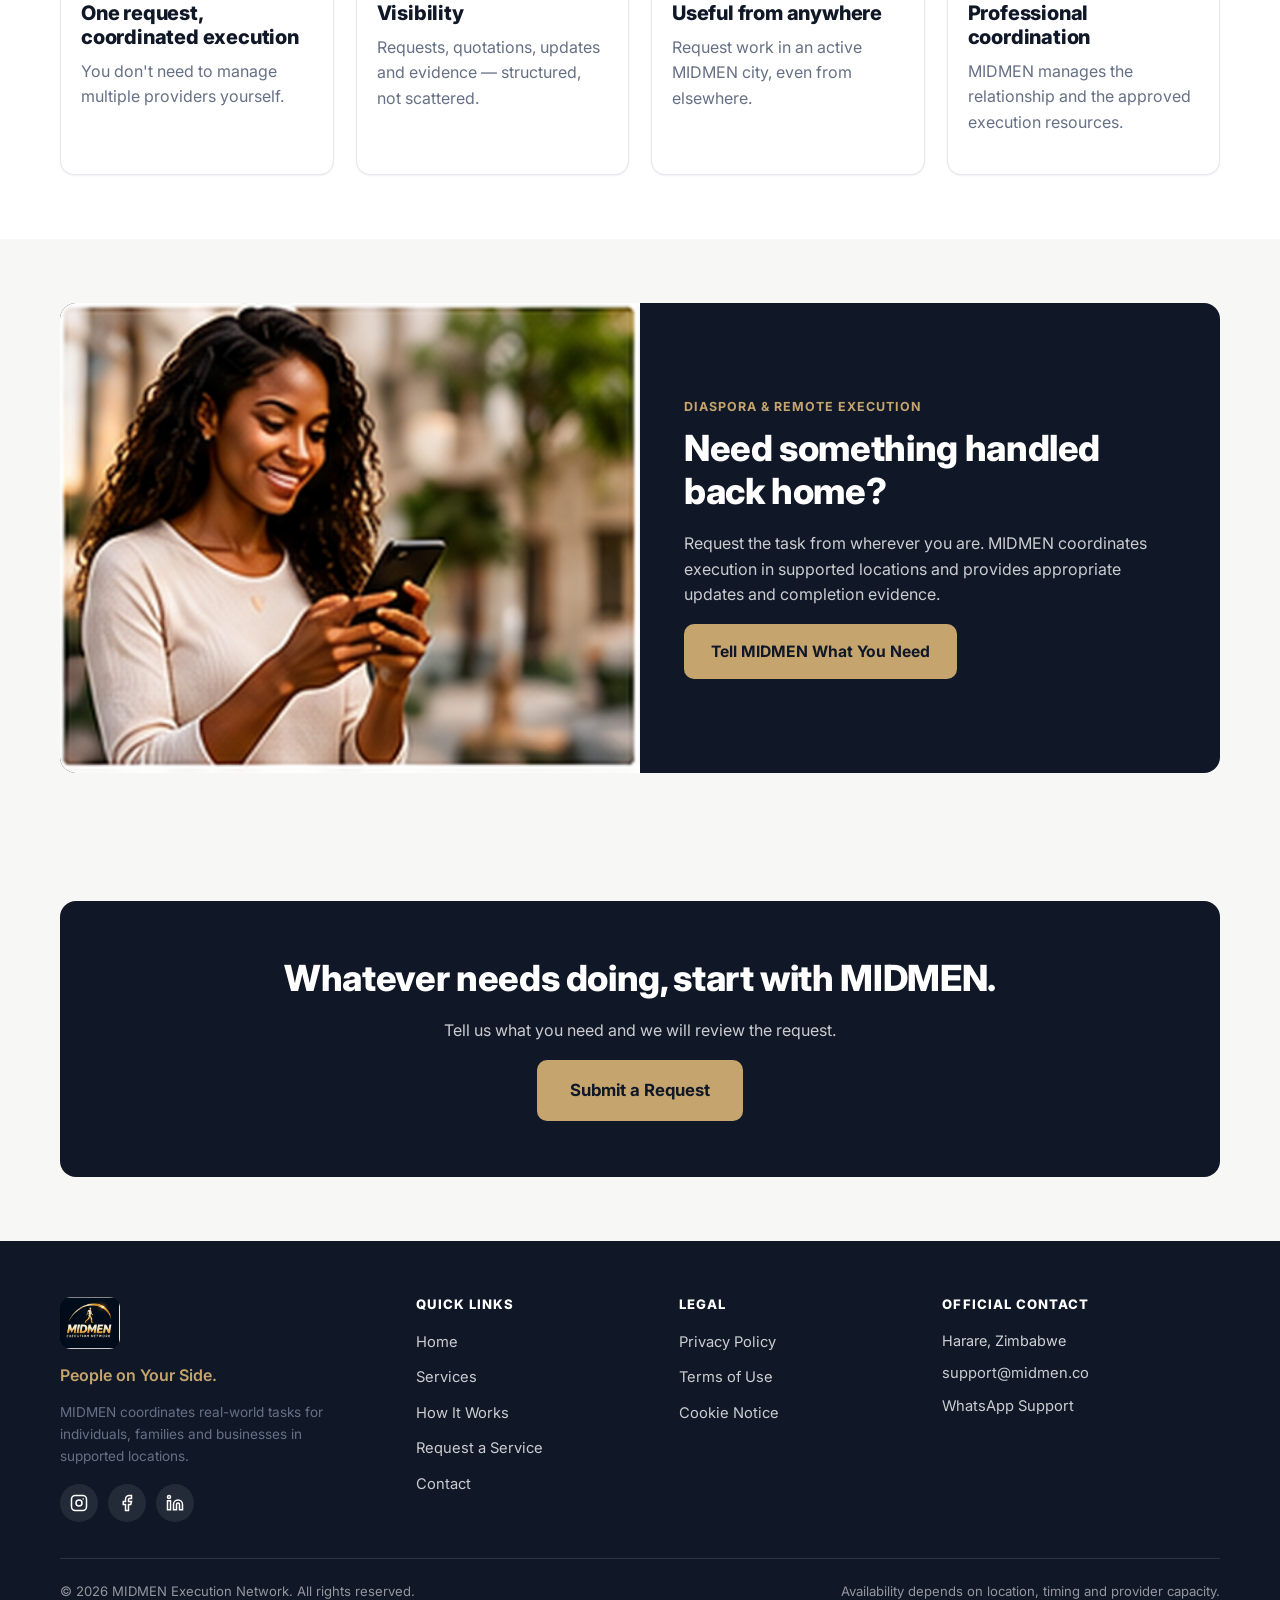
==== commit 4f411220: "Replace home hero photo and lighten overlay for clarity New hero shows a client departing for the ai" ====
--- a/index.html
+++ b/index.html
@@ -42,7 +42,7 @@
   <!-- SECTION 1 — HERO -->
   <section class="hero">
     <div class="hero-media">
-      <img src="assets/images/hero-home.png" alt="MIDMEN field executive heading to a vehicle at the airport" loading="eager">
+      <img src="assets/images/hero-home.jpg" alt="MIDMEN client departing for the airport with Harare skyline behind" loading="eager">
     </div>
     <div class="container hero-inner">
       <span class="badge"><span class="dot"></span>Preparing for launch in Harare, Zimbabwe</span>
--- a/css/style.css
+++ b/css/style.css
@@ -187,12 +187,12 @@
   inset: 0;
   z-index: 0;
 }
-.hero-media img { width: 100%; height: 100%; object-fit: cover; opacity: 0.55; }
+.hero-media img { width: 100%; height: 100%; object-fit: cover; opacity: 0.82; }
 .hero-media::after {
   content: "";
   position: absolute;
   inset: 0;
-  background: linear-gradient(100deg, rgba(16,24,39,0.96) 28%, rgba(16,24,39,0.55) 72%);
+  background: linear-gradient(100deg, rgba(16,24,39,0.88) 20%, rgba(16,24,39,0.32) 75%);
 }
 .hero-inner {
   position: relative;
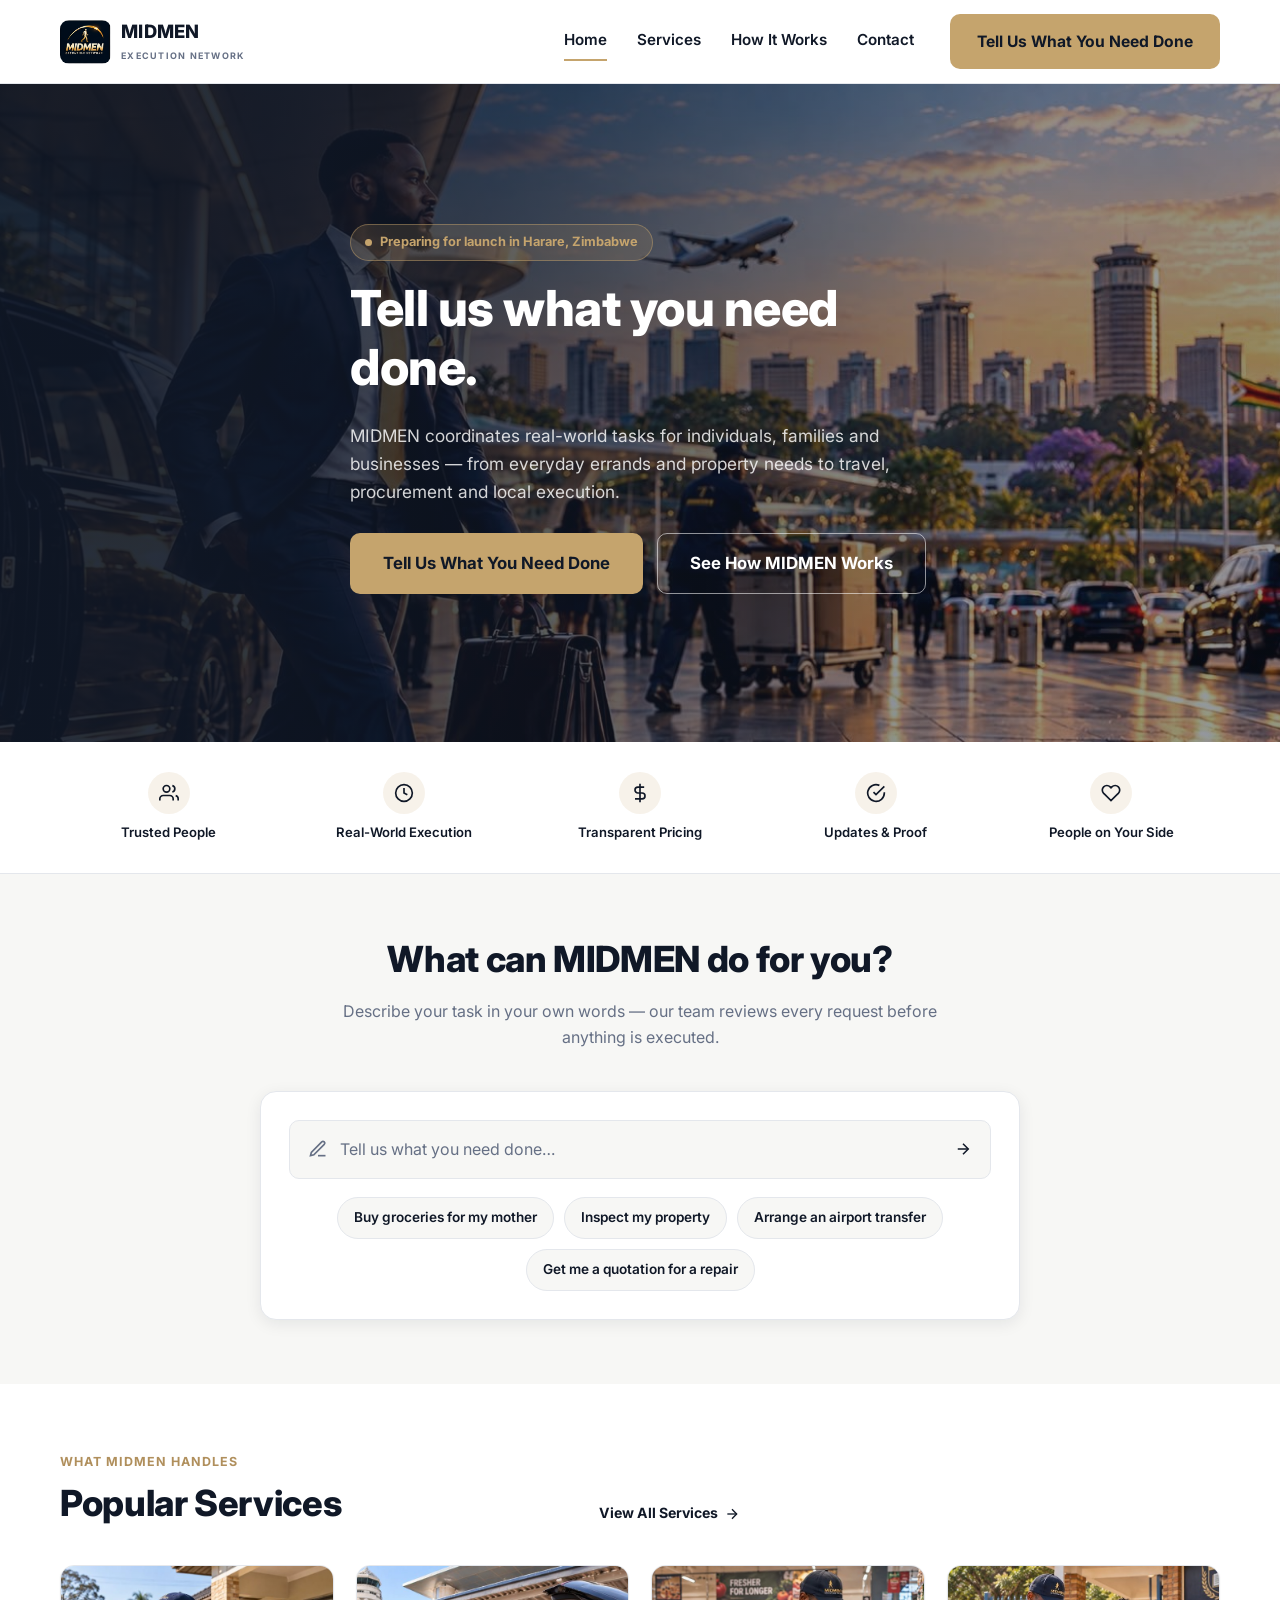
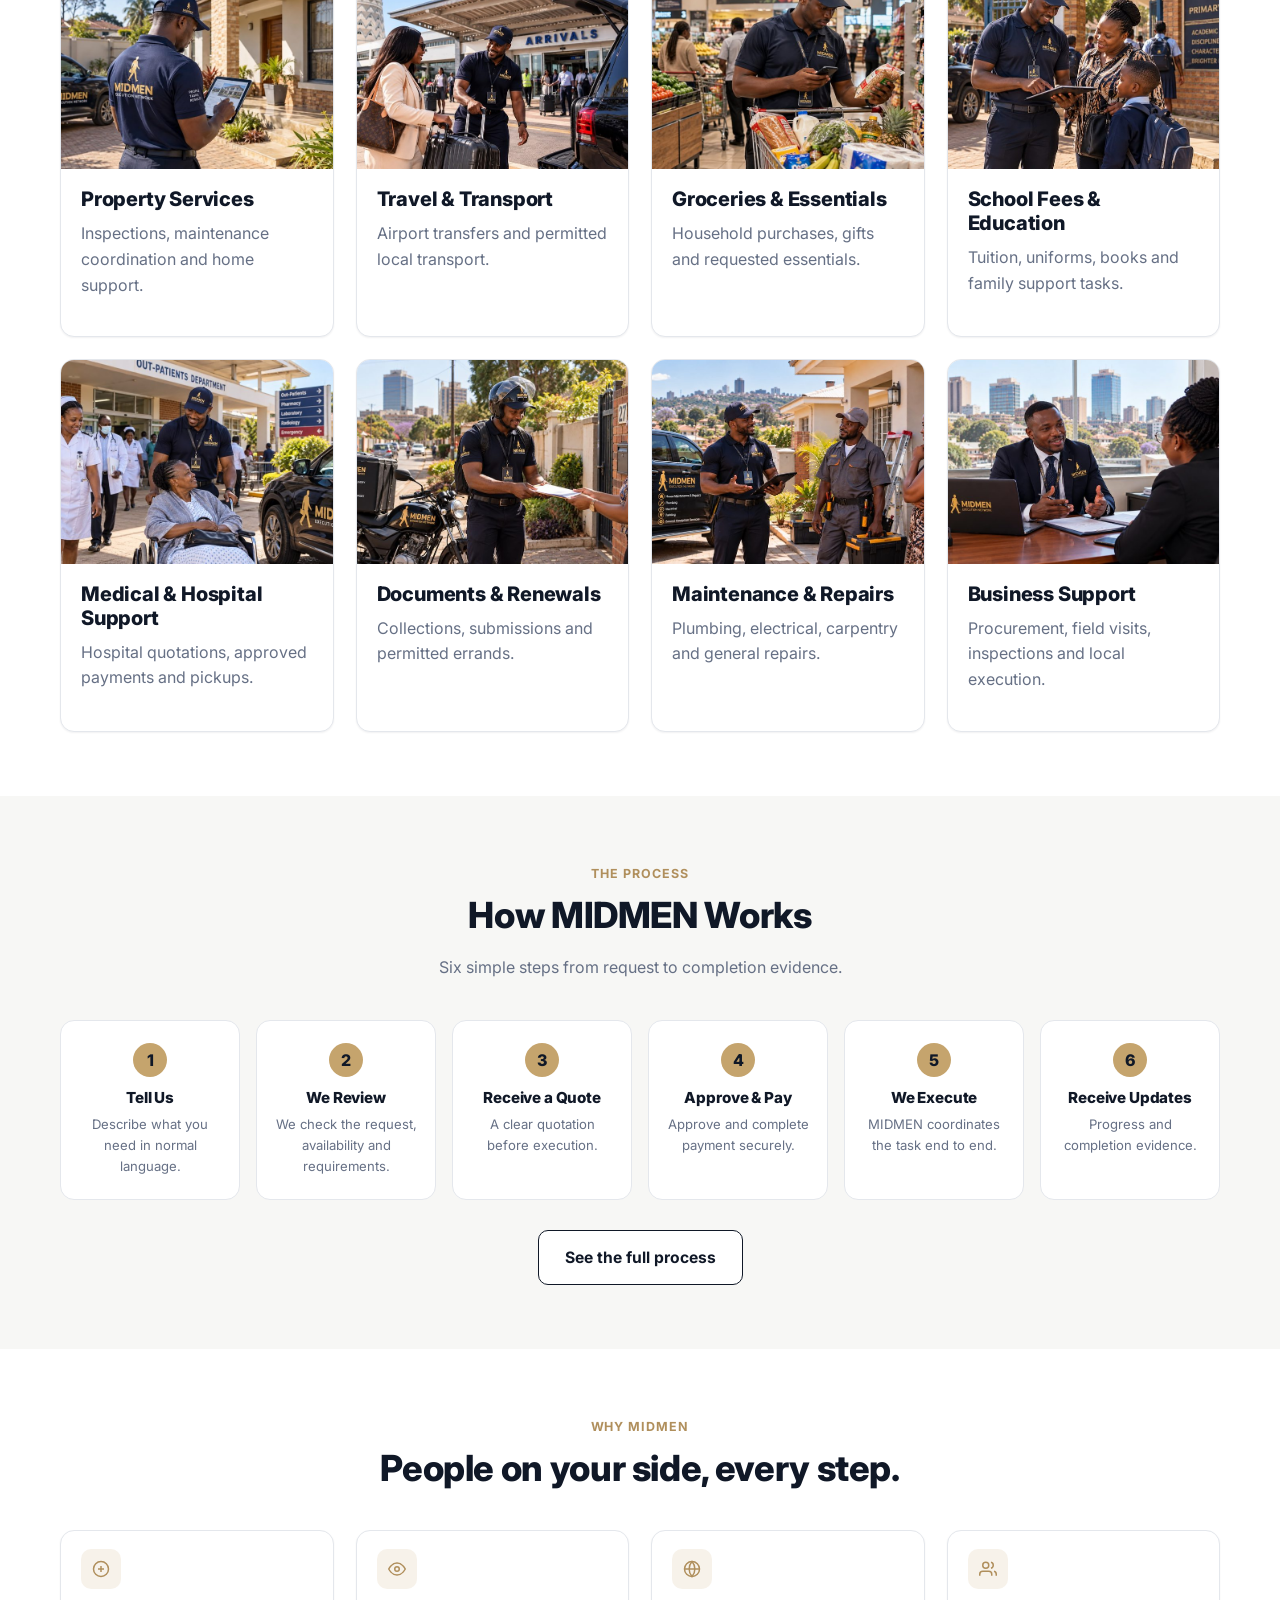
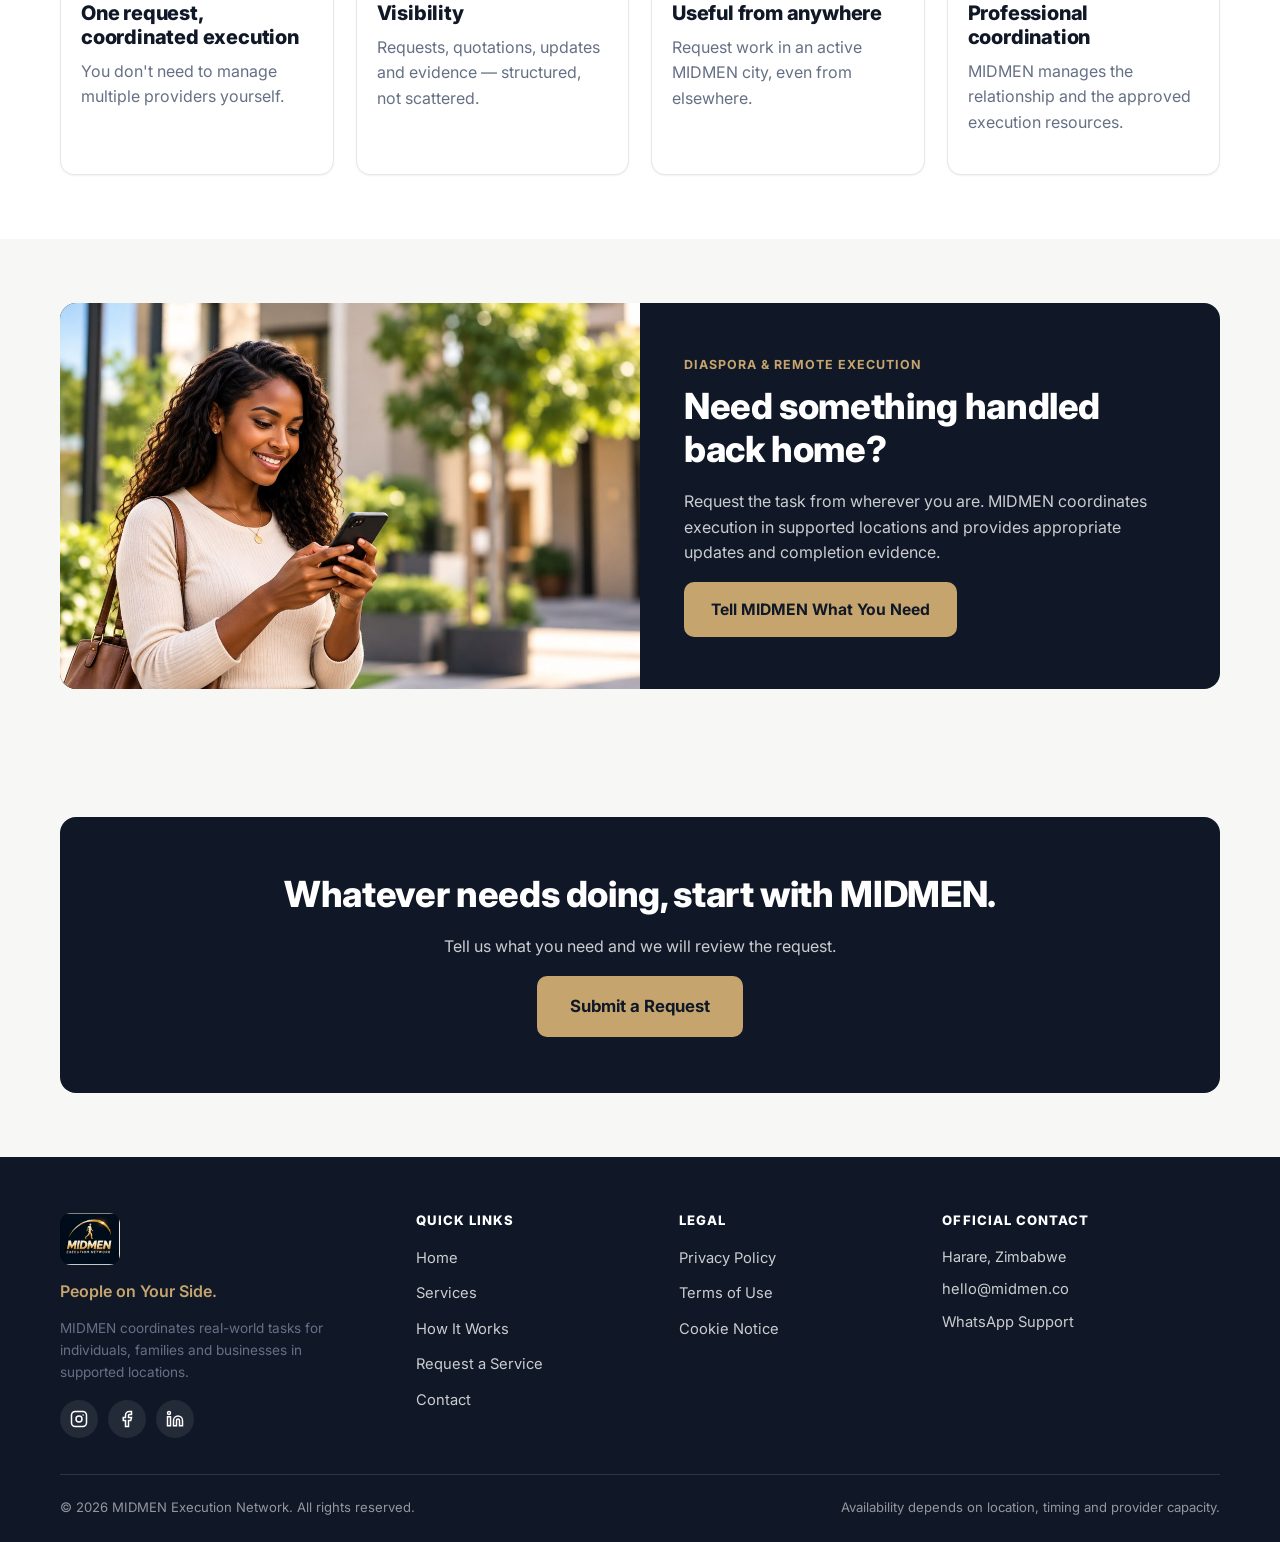
==== commit 8d6a1fd9: "Replace city skyline and diaspora banner photos City skyline (how-it-works + services pages) is now " ====
--- a/index.html
+++ b/index.html
@@ -207,7 +207,7 @@
   <section>
     <div class="container">
       <div class="banner">
-        <div class="banner-media"><img src="assets/images/diaspora-banner.png" alt="Customer requesting support for family back home" loading="lazy"></div>
+        <div class="banner-media"><img src="assets/images/diaspora-banner.jpg" alt="Customer requesting support for family back home" loading="lazy"></div>
         <div class="banner-content">
           <span class="eyebrow" style="color:#C5A46D;">Diaspora &amp; Remote Execution</span>
           <h2>Need something handled back home?</h2>
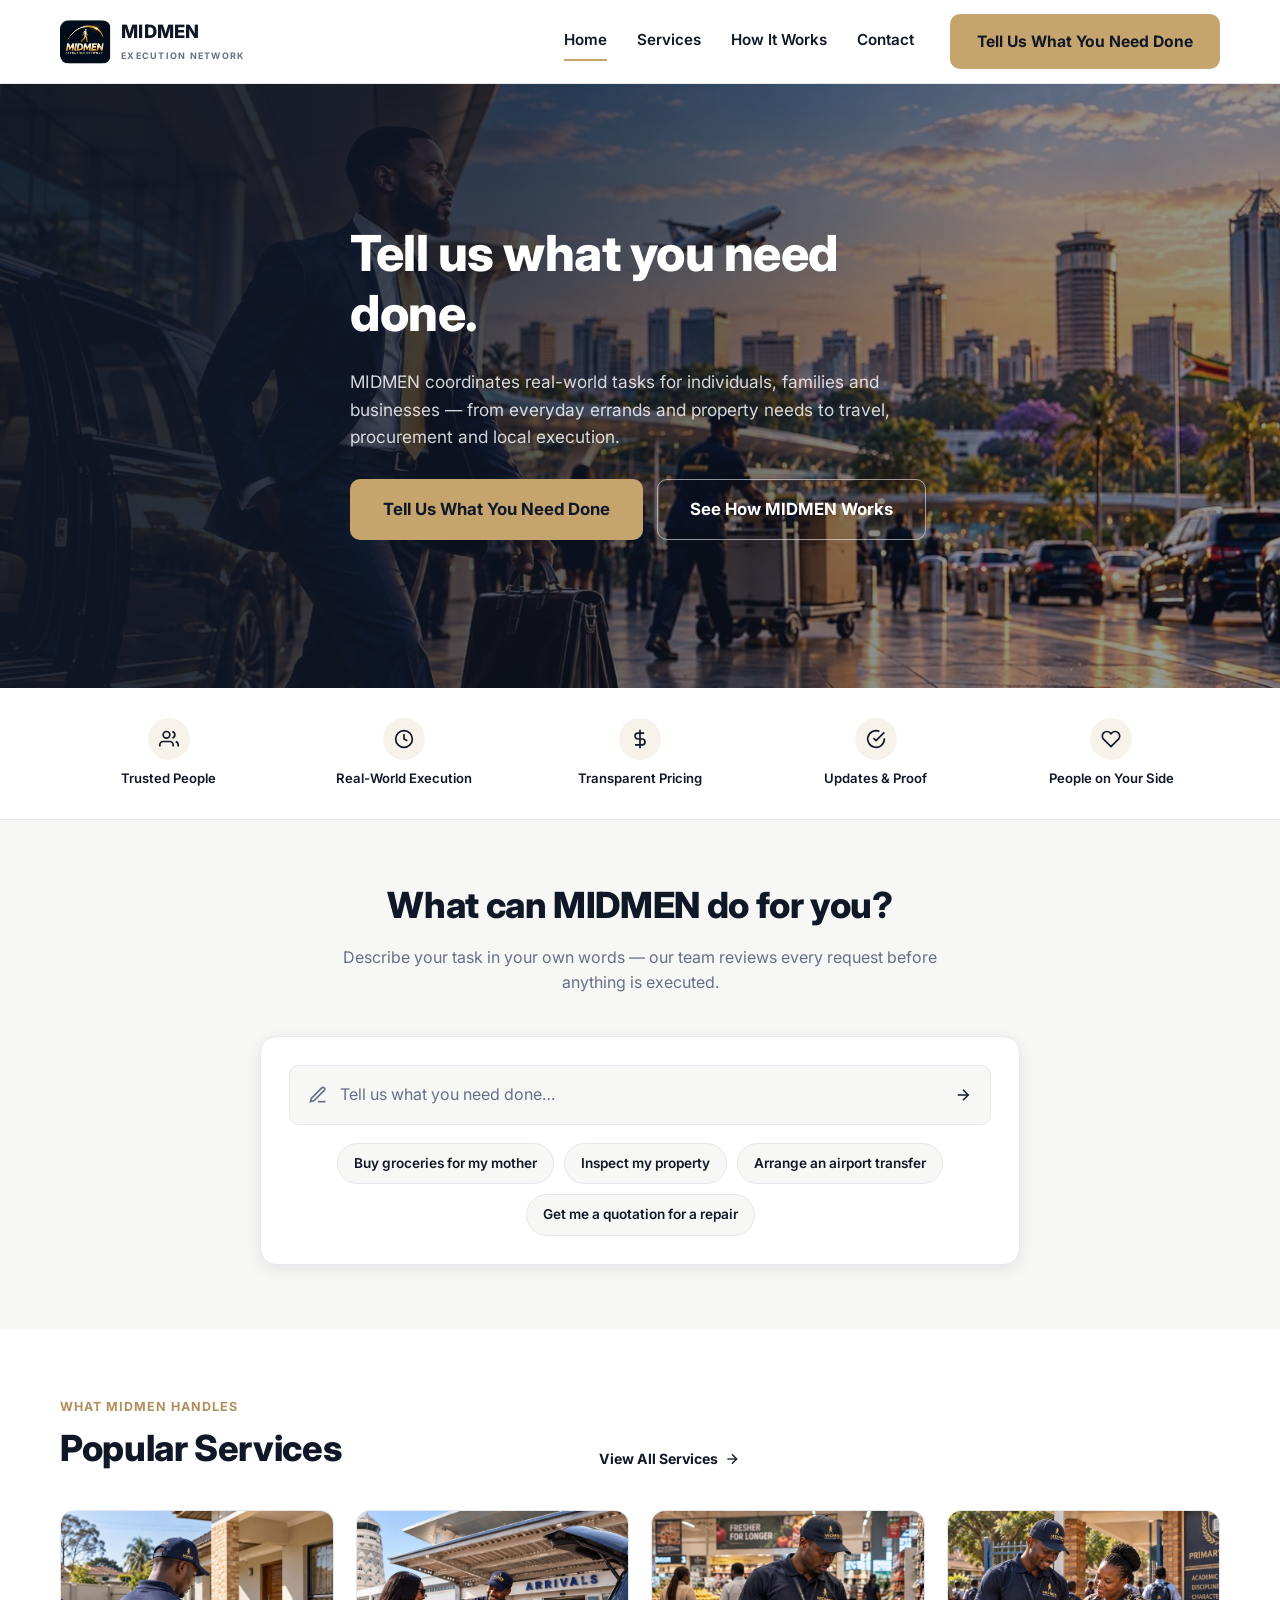
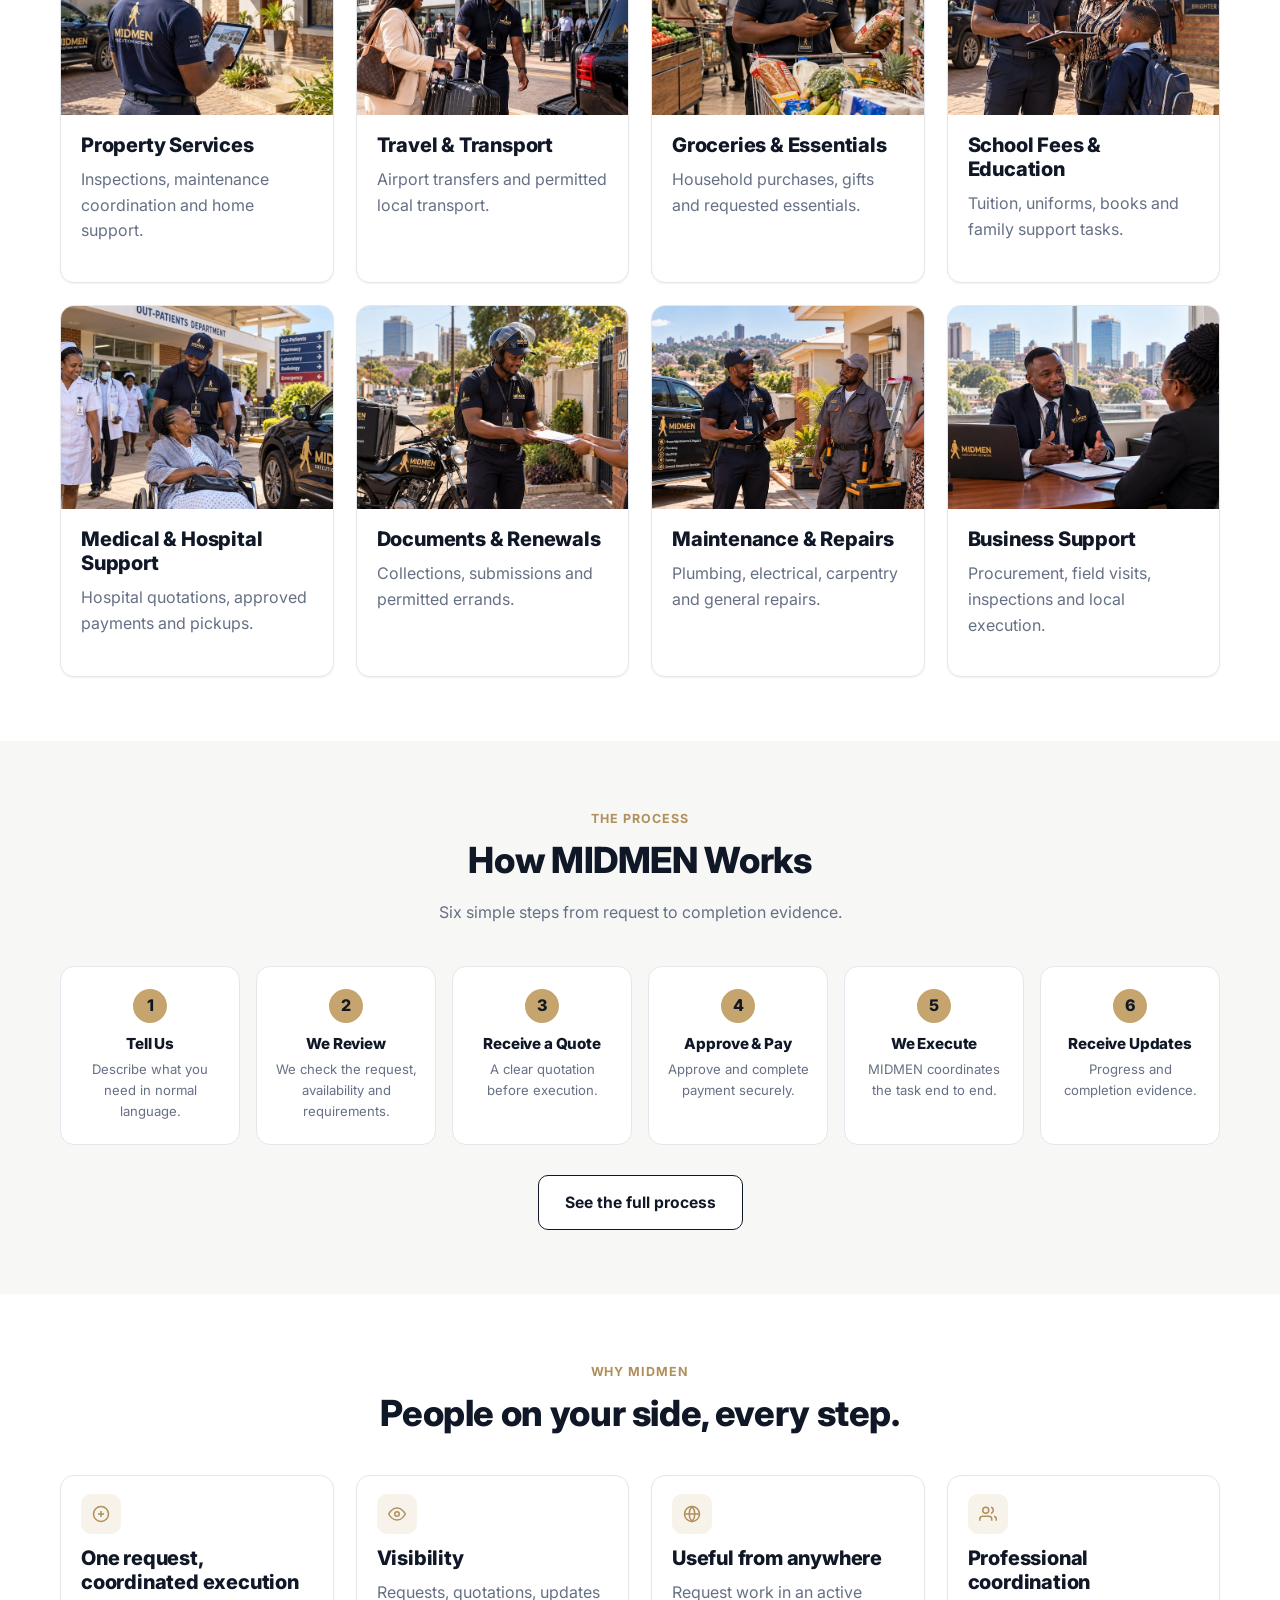
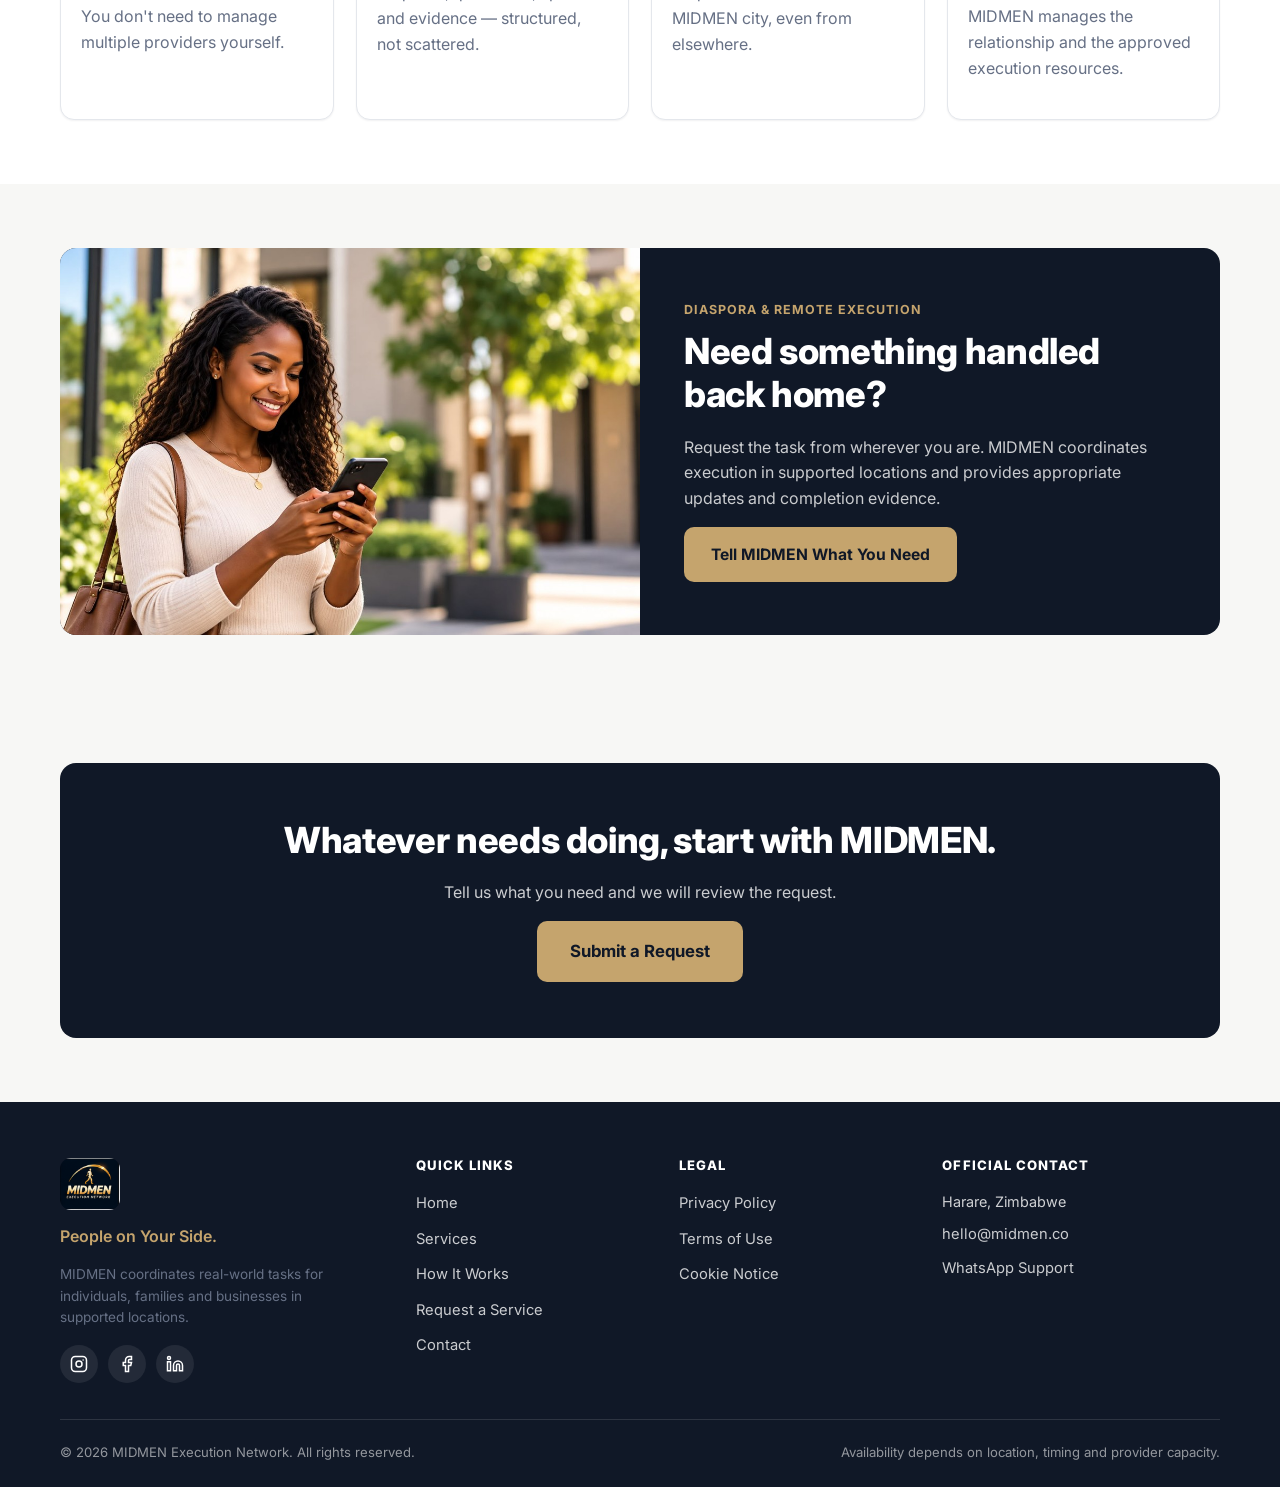
==== commit 75266c67: "Remove "Preparing for launch" badge from home hero Co-Authored-By: Claude Sonnet 5 <noreply@anthropi" ====
--- a/index.html
+++ b/index.html
@@ -45,7 +45,6 @@
       <img src="assets/images/hero-home.jpg" alt="MIDMEN client departing for the airport with Harare skyline behind" loading="eager">
     </div>
     <div class="container hero-inner">
-      <span class="badge"><span class="dot"></span>Preparing for launch in Harare, Zimbabwe</span>
       <h1>Tell us what you need done.</h1>
       <p class="lead">MIDMEN coordinates real-world tasks for individuals, families and businesses — from everyday errands and property needs to travel, procurement and local execution.</p>
       <div class="hero-ctas">
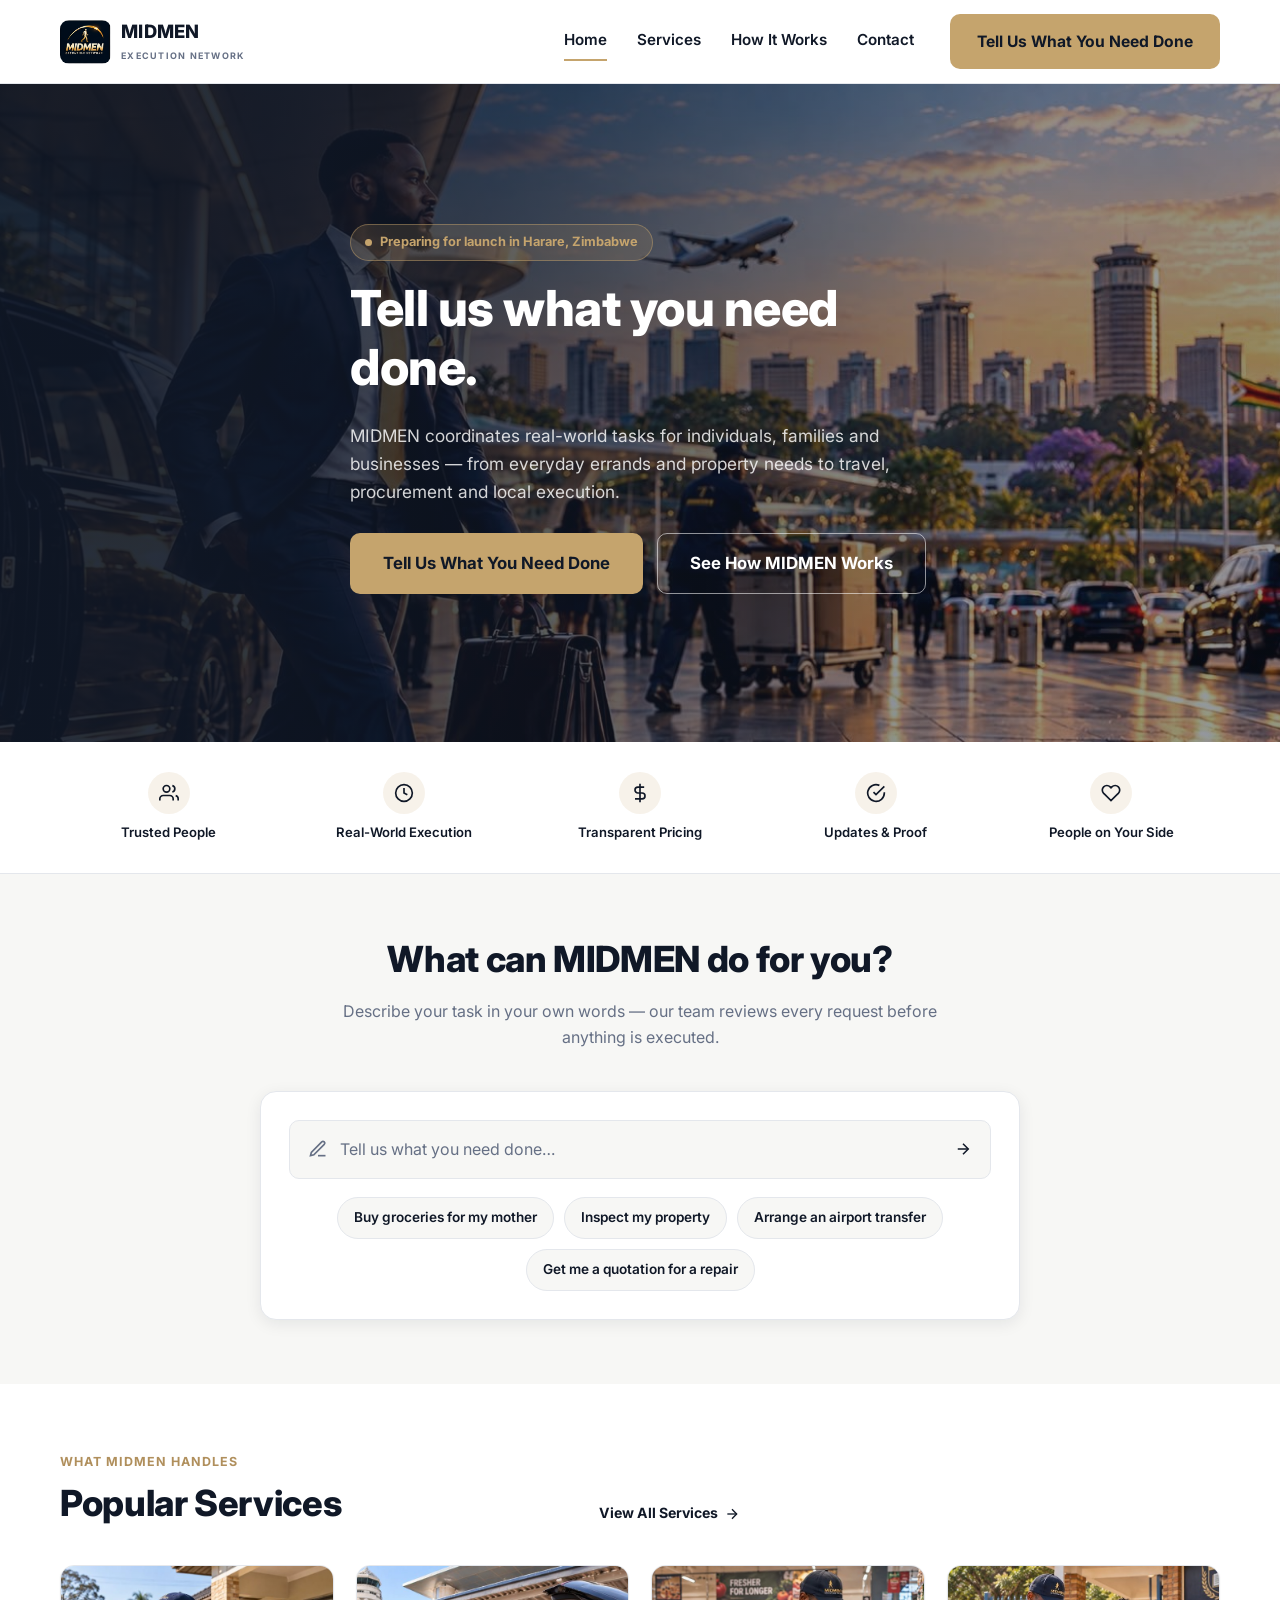
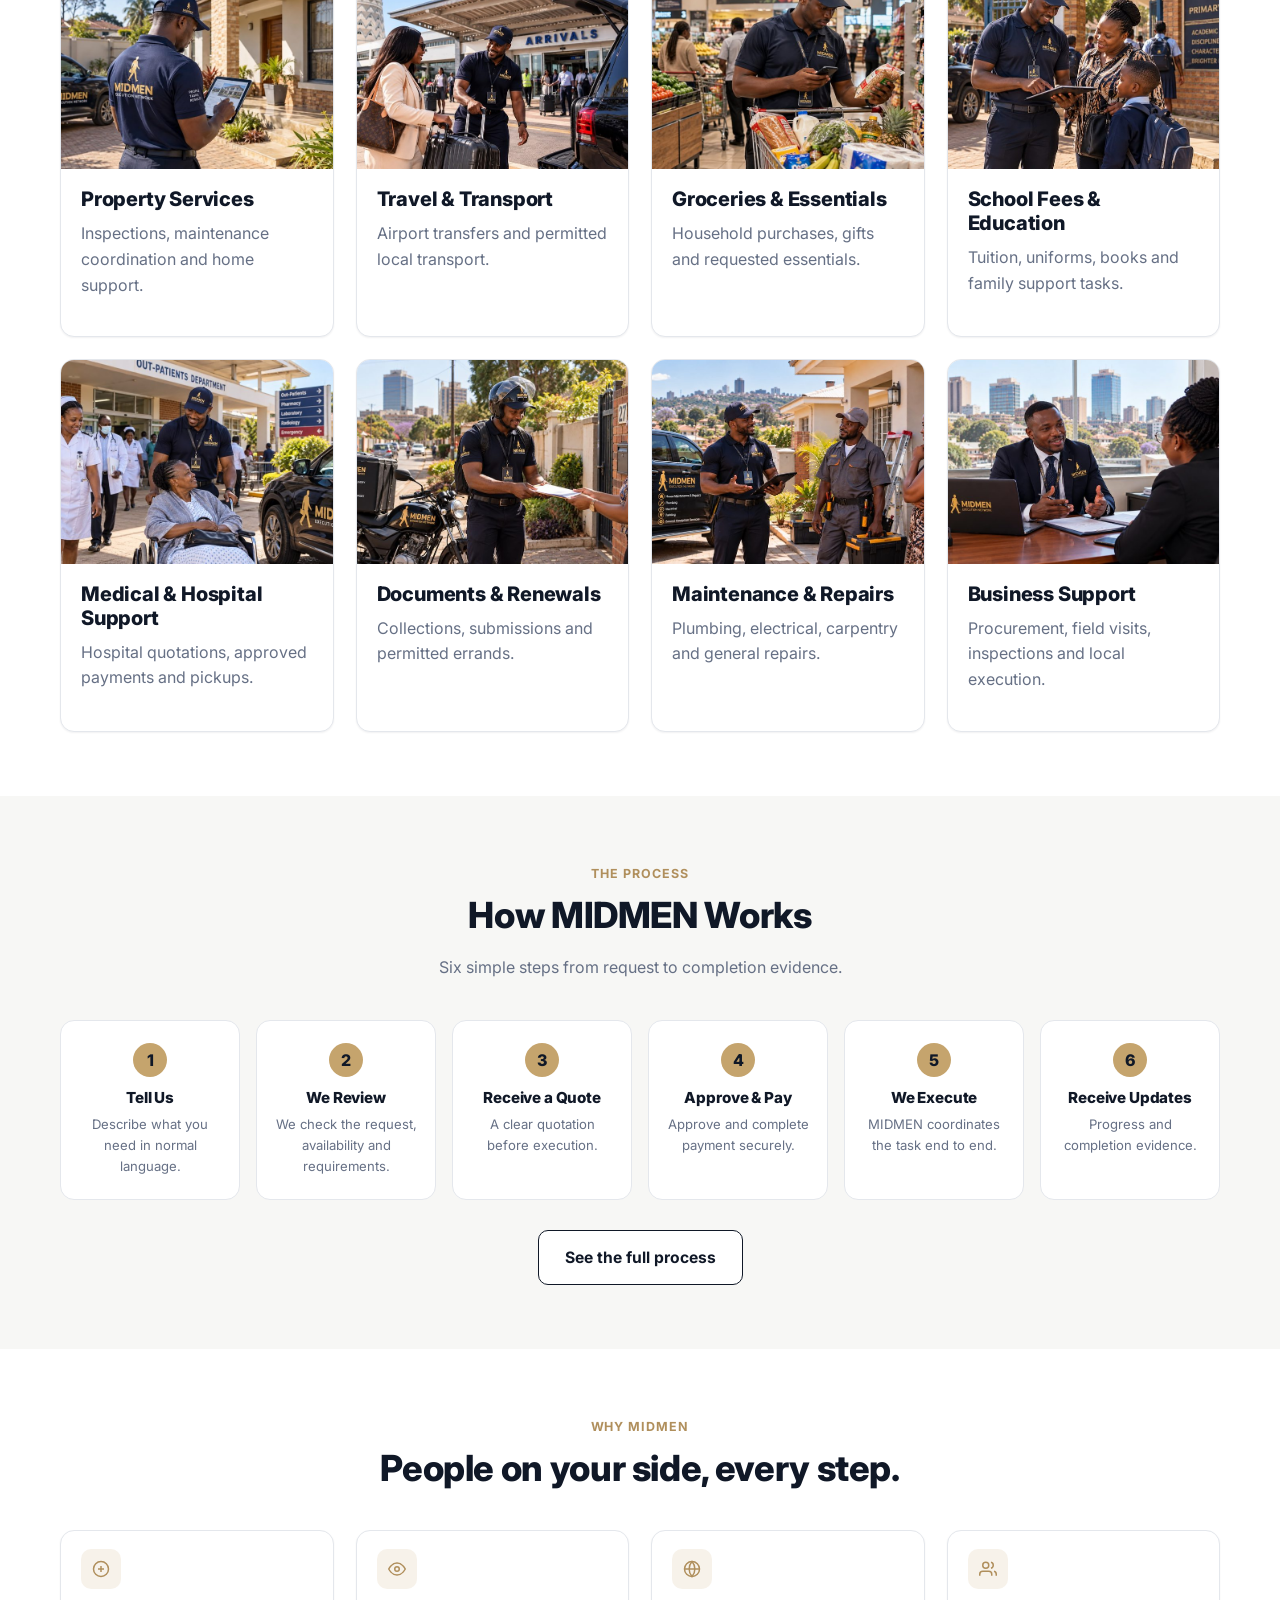
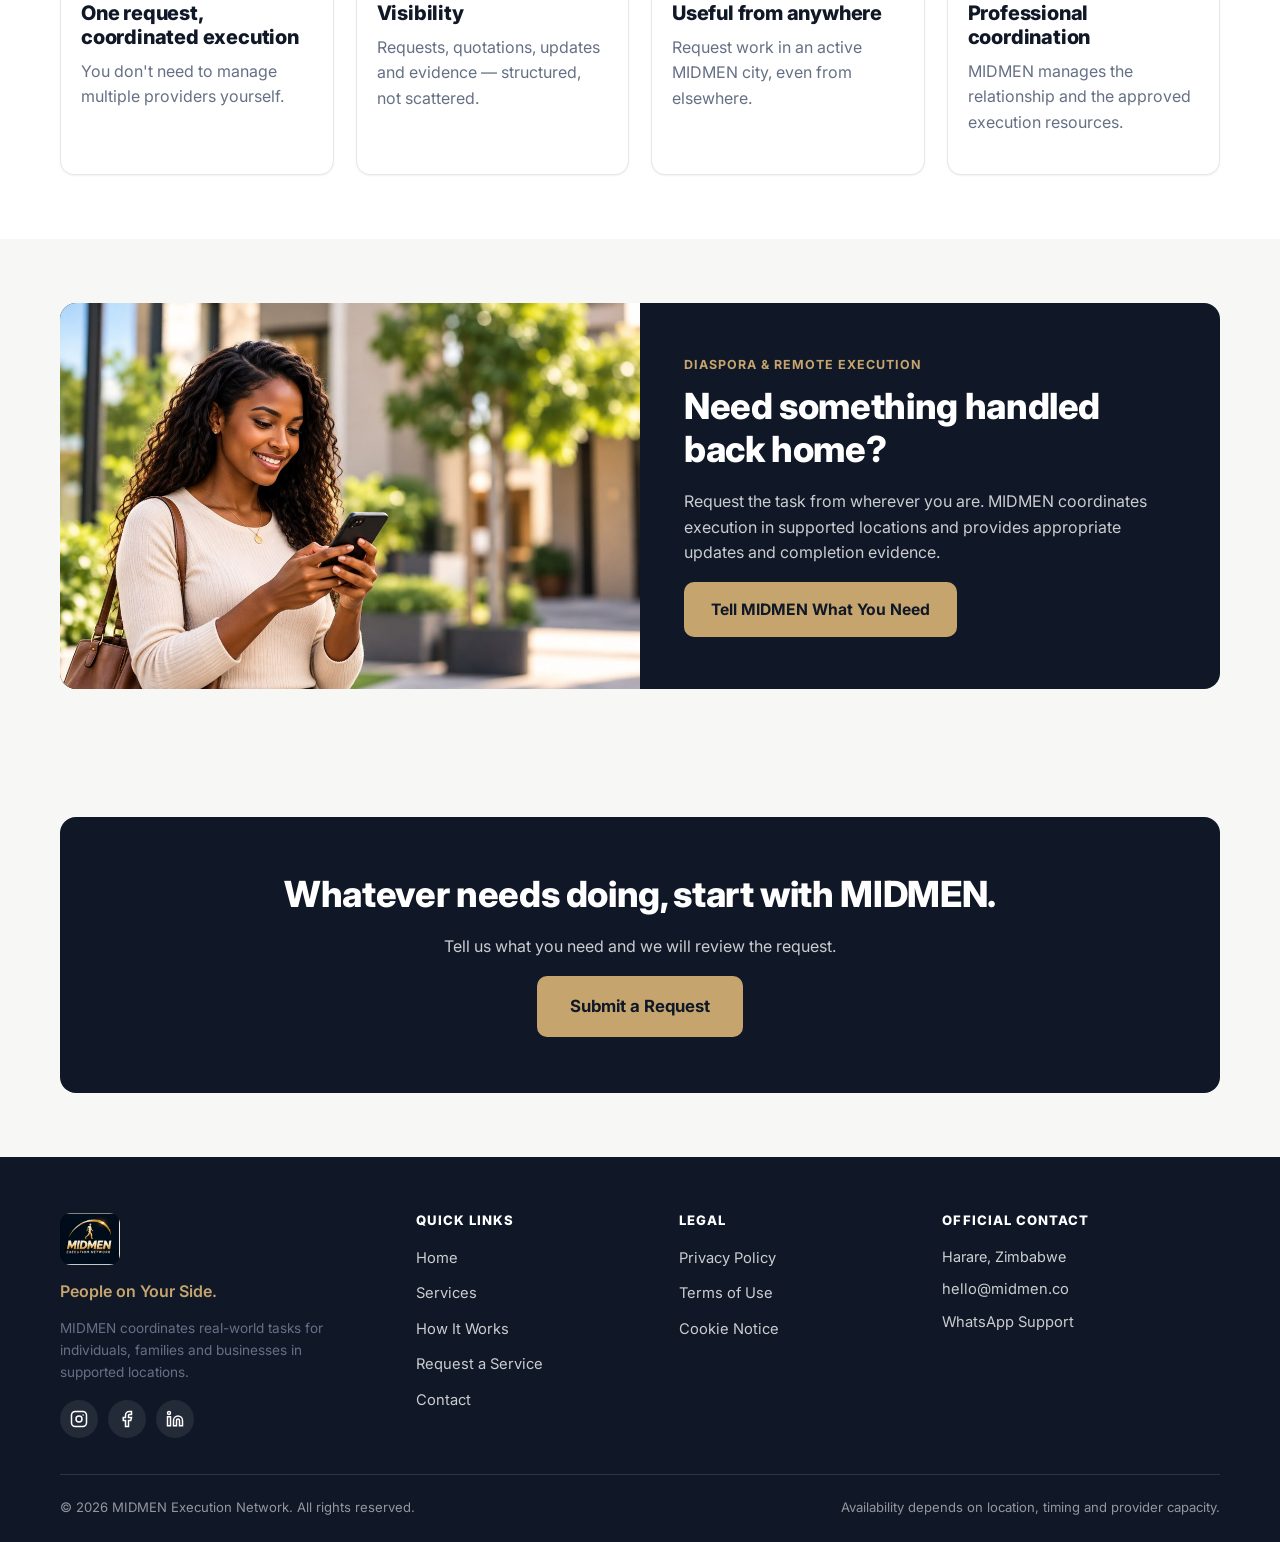
==== commit 49932afd: "Restore "Preparing for launch" badge on home hero Co-Authored-By: Claude Sonnet 5 <noreply@anthropic" ====
--- a/index.html
+++ b/index.html
@@ -45,6 +45,7 @@
       <img src="assets/images/hero-home.jpg" alt="MIDMEN client departing for the airport with Harare skyline behind" loading="eager">
     </div>
     <div class="container hero-inner">
+      <span class="badge"><span class="dot"></span>Preparing for launch in Harare, Zimbabwe</span>
       <h1>Tell us what you need done.</h1>
       <p class="lead">MIDMEN coordinates real-world tasks for individuals, families and businesses — from everyday errands and property needs to travel, procurement and local execution.</p>
       <div class="hero-ctas">
